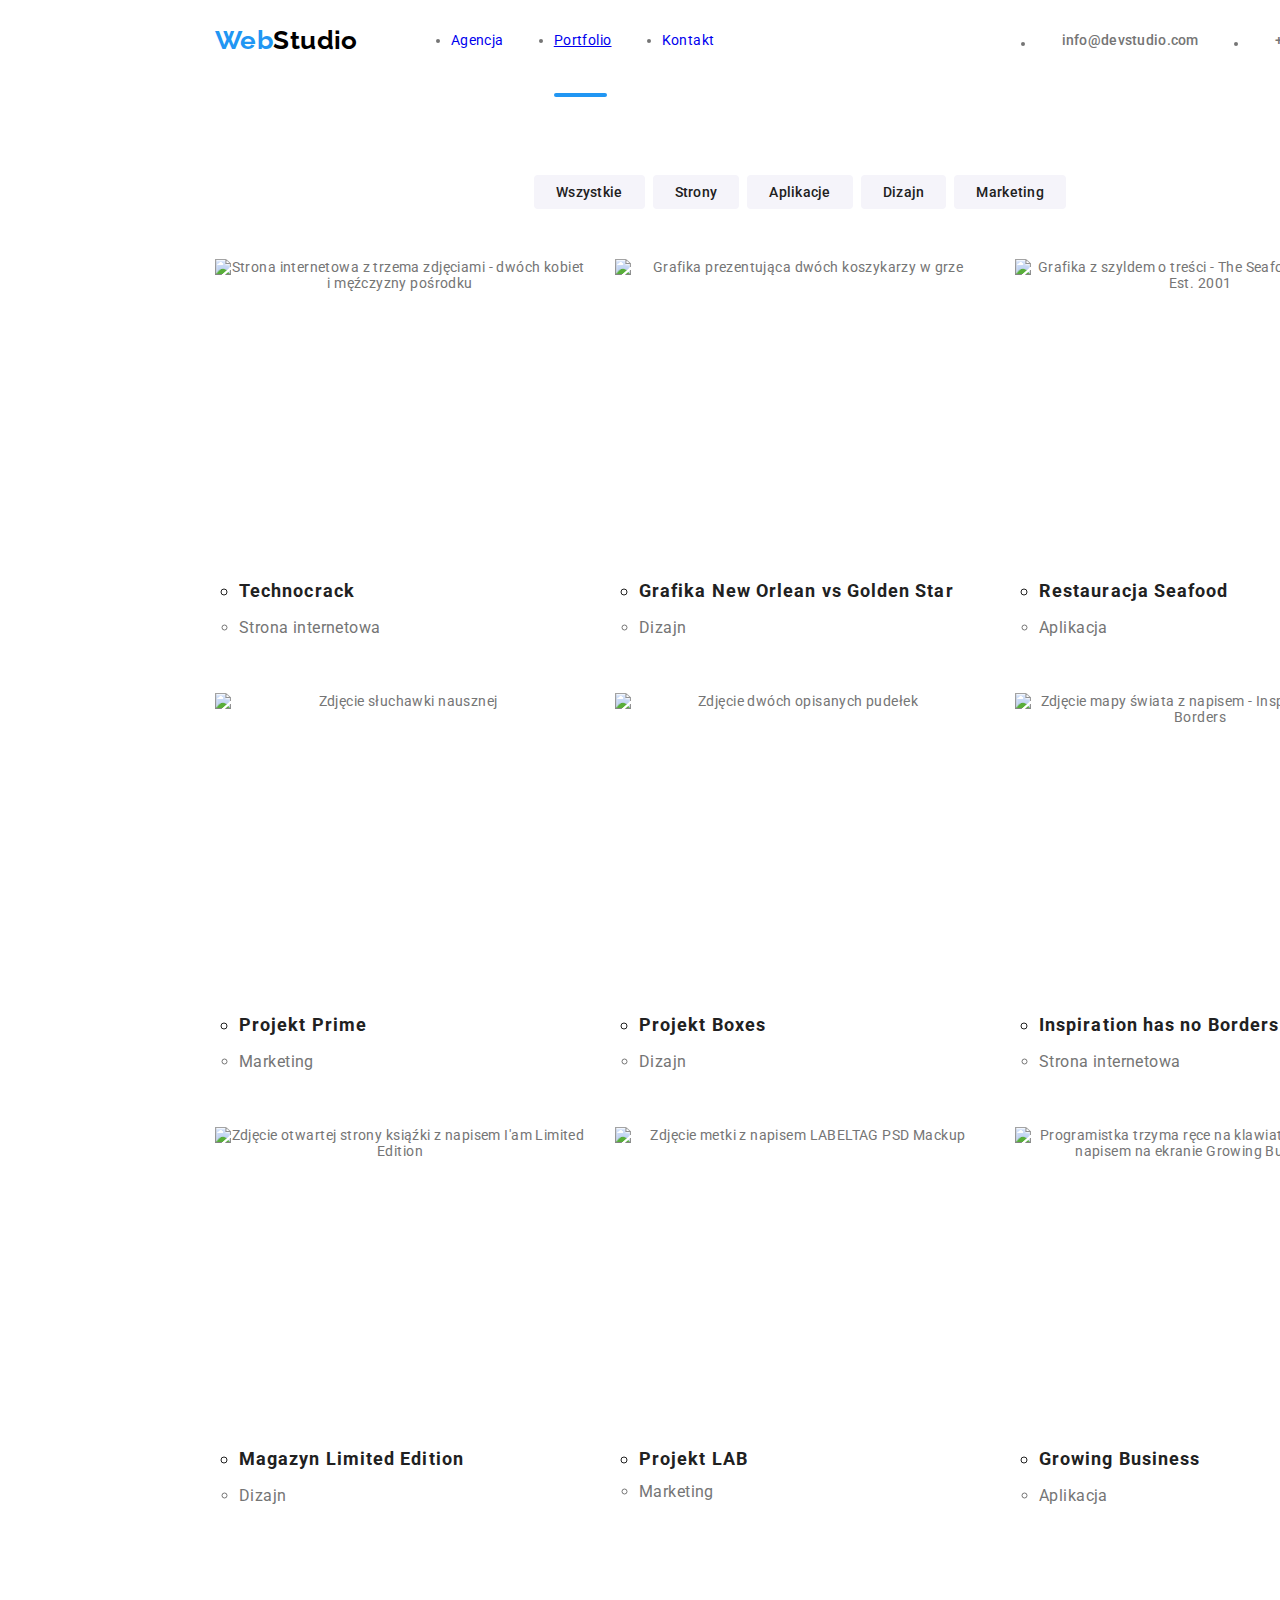
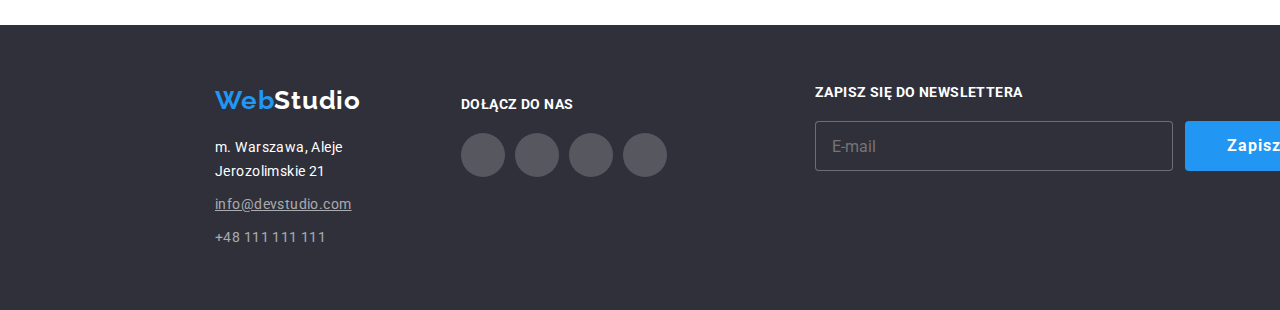
==== porfolio.html @ 2cd9408f "goit-markup-hw-08" ====
<!DOCTYPE html>
<html lang="pl-Pl">
  <head>
    <meta charset="UTF-8" />
    <meta http-equiv="X-UA-Compatible" content="IE=edge" />
    <meta name="viewport" content="width=device-width, initial-scale=1.0" />
    <link
      rel="stylesheet"
      href="https://cdnjs.cloudflare.com/ajax/libs/modern-normalize/1.1.0/modern-normalize.css"
      integrity="sha512-Y0MM+V6ymRKN2zStTqzQ227DWhhp4Mzdo6gnlRnuaNCbc+YN/ZH0sBCLTM4M0oSy9c9VKiCvd4Jk44aCLrNS5Q=="
      crossorigin="anonymous"
      referrerpolicy="no-referrer"
    />
    <link rel="stylesheet" href="css/styles.css" />
    <link rel="preconnect" href="https://fonts.googleapis.com" />
    <link rel="preconnect" href="https://fonts.gstatic.com" crossorigin />
    <link
      href="https://fonts.googleapis.com/css2?family=Raleway:wght@700&family=Roboto:wght@400;500;700;900&display=swap"
      rel="stylesheet"
    />
    <title>WebStudio-Portfolio</title>
  </head>
  <body>
    <header class="container menu-flex-container">
      <a href="./index.html" class="header-logo"
        ><span class="blue-text">Web</span
        ><span class="black-text">Studio</span>
      </a>
        <nav class="header-list">
          <ul class="nav-list">
            <li>
              <a
                class="header-list-item-link"
                href="./index.html"
                >Agencja</a
              >
            </li>
            <li>
              <a
                class="header-list-item-portfolio current-link"
                href="./portfolio.html"
                >Portfolio</a
              >
            </li>
            <li>
              <a
                class="header-list-item-link"
                href="./contact.html"
                >Kontakt</a
              >
            </li>
          </ul>
        </nav>
        <ul class="navigation-list">
          <li class="icons-contact">
            <a
              class="contact-link-style"
              href="mailto:info@devstudio.com"
            >
              <svg class="header-icon links icon contacts-icon">
                <use
                  href="images/icons.svg#icon-envelope"
                  width="16"
                  height="16"
                ></use>
              </svg>
              info@devstudio.com</a
            >
          </li>
          <li class="icons-contact">
            <a
              class="contact-link-style"
              href="tel:+48111111111"
            >
              <svg class="links icon contacts-icon">
                <use
                  href="images/icons.svg#icon-smartphone"
                  width="16"
                  height="16"
                ></use>
              </svg>
              +48 111 111 111</a
            >
          </li>
        </ul>
      </div>
    </header>
    <section class="section-portfolio">
      <div class="container">
        <ul class=" header-list button-style">
          <li>
            <button
              class="buttons-portfolio"
              type="button"
            >
              Wszystkie
            </button>
          </li>
          <li>
            <button
              class="buttons-portfolio"
              type="button"
            >
              Strony
            </button>
          </li>
          <li>
            <button
              class="buttons-portfolio"
              type="button"
            >
              Aplikacje
            </button>
          </li>
          <li>
            <button
              class="buttons-portfolio"
              type="button"
            >
              Dizajn
            </button>
          </li>
          <li>
            <button
              class="buttons-portfolio top-section-list"
              type="button"
            >
              Marketing
            </button>
          </li>
        </ul>
      </div>
    </section>
    <section class="top-section-portfolio">
      <div class="container">
        <ul class="portfolio-elements header-list">
          <li class="portfolio-element project-box">
            <div class="hidden-element-container">
              <img
                class="portfolio-photo"
                src="images/image2_1.jpg"
                alt="Strona internetowa z trzema zdjęciami - dwóch kobiet i męźczyzny pośrodku"
                width="370"
                height="294"
              />
              <div class="hidden-background">
                <p class="hidden-text">
                  Technocrack jest popularną platformą wykorzystywaną do
                  rozpowszechniania koronawirusa. Firmy wykorzystują tę
                  platformę do celów szpiegowskich i ataków na niezabezpieczone
                  serwery konkurencji
                </p>
              </div>
            </div>
            <ul
              class="portfolio-projects-describe description-category"
            >
              <li class="project-name">Technocrack</li>
              <li class="project-text">Strona internetowa</li>
            </ul>
          </li>
          <li class="portfolio-element project-box">
            <div class="hidden-element-container">
              <img
                class="portfolio-photo"
                src="images/image2_2.jpg"
                alt="Grafika prezentująca dwóch koszykarzy w grze"
                width="370"
                height="294"
              />
              <div class="hidden-background">
                <p class="hidden-text">
                  Technocrack jest popularną platformą wykorzystywaną do
                  rozpowszechniania koronawirusa. Firmy wykorzystują tę
                  platformę do celów szpiegowskich i ataków na niezabezpieczone
                  serwery konkurencji
                </p>
              </div>
            </div>
            <ul
              class="portfolio-projects-describe description-category"
            >
              <li class="project-name">
                Grafika New Orlean vs Golden Star
              </li>
              <li class="project-text">Dizajn</li>
            </ul>
          </li>
          <li class="portfolio-element project-box">
            <div class="hidden-element-container">
              <img
                class="portfolio-photo"
                src="images/image2_3.jpg"
                alt="Grafika z szyldem o treści - The Seafood Restaurant Est. 2001"
                width="370"
                height="294"
              />
              <div class="hidden-background">
                <p class="hidden-text">
                  Technocrack jest popularną platformą wykorzystywaną do
                  rozpowszechniania koronawirusa. Firmy wykorzystują tę
                  platformę do celów szpiegowskich i ataków na niezabezpieczone
                  serwery konkurencji
                </p>
              </div>
            </div>
            <ul
              class="portfolio-projects-describe description-category"
            >
              <li class="project-name">
                Restauracja Seafood
              </li>
              <li class="project-text">Aplikacja</li>
            </ul>
          </li>
          <li class="portfolio-element project-box">
            <div class="hidden-element-container">
              <img
                class="portfolio-photo"
                src="images/image2_4.jpg"
                alt="Zdjęcie słuchawki nausznej"
                width="370"
                height="294"
              />
              <div class="hidden-background">
                <p class="hidden-text">
                  Technocrack jest popularną platformą wykorzystywaną do
                  rozpowszechniania koronawirusa. Firmy wykorzystują tę
                  platformę do celów szpiegowskich i ataków na niezabezpieczone
                  serwery konkurencji
                </p>
              </div>
            </div>
            <ul
              class="portfolio-projects-describe description-category"
            >
              <li class="project-name">Projekt Prime</li>
              <li class="project-text">Marketing</li>
            </ul>
          </li>
          <li class="portfolio-element project-box">
            <div class="hidden-element-container">
              <img
                class="portfolio-photo"
                src="images/image2_5.jpg"
                alt="Zdjęcie dwóch opisanych pudełek"
                width="370"
                height="294"
              />
              <div class="hidden-background">
                <p class="hidden-text">
                  Technocrack jest popularną platformą wykorzystywaną do
                  rozpowszechniania koronawirusa. Firmy wykorzystują tę
                  platformę do celów szpiegowskich i ataków na niezabezpieczone
                  serwery konkurencji
                </p>
              </div>
            </div>
            <ul
              class="portfolio-projects-describe description-category"
            >
              <li class="project-name ">Projekt Boxes</li>
              <li class="project-text ">Dizajn</li>
            </ul>
          </li>
          <li class="portfolio-element project-box">
            <div class="hidden-element-container">
              <img
                class="portfolio-photo"
                src="images/image2_6.jpg"
                alt="Zdjęcie mapy świata z napisem - Inspiration has no Borders"
                width="370"
                height="294"
              />
              <div class="hidden-background">
                <p class="hidden-text">
                  Technocrack jest popularną platformą wykorzystywaną do
                  rozpowszechniania koronawirusa. Firmy wykorzystują tę
                  platformę do celów szpiegowskich i ataków na niezabezpieczone
                  serwery konkurencji
                </p>
              </div>
            </div>
            <ul
              class="portfolio-projects-describe description-category"
            >
              <li class="project-name">
                Inspiration has no Borders
              </li>
              <li class="project-text">Strona internetowa</li>
            </ul>
          </li>
          <li class="portfolio-element project-box">
            <div class="hidden-element-container">
              <img
                class="portfolio-photo"
                src="images/image2_7.jpg"
                alt="Zdjęcie otwartej strony ksiąźki z napisem I'am Limited Edition"
                width="370"
                height="294"
              />
              <div class="hidden-background">
                <p class="hidden-text">
                  Technocrack jest popularną platformą wykorzystywaną do
                  rozpowszechniania koronawirusa. Firmy wykorzystują tę
                  platformę do celów szpiegowskich i ataków na niezabezpieczone
                  serwery konkurencji
                </p>
              </div>
            </div>
            <ul
              class="portfolio-projects-describe description-category"
            >
              <li class="project-name ">
                Magazyn Limited Edition
              </li>
              <li class="project-text">Dizajn</li>
            </ul>
          </li>
          <li class="portfolio-element project-box">
            <div class="hidden-element-container">
              <img
                class="portfolio-photo"
                src="images/image2_8.jpg"
                alt="Zdjęcie metki z napisem LABELTAG PSD Mackup"
                width="370"
                height="294"
              />
              <div class="hidden-background">
                <p class="hidden-text">
                  Technocrack jest popularną platformą wykorzystywaną do
                  rozpowszechniania koronawirusa. Firmy wykorzystują tę
                  platformę do celów szpiegowskich i ataków na niezabezpieczone
                  serwery konkurencji
                </p>
              </div>
            </div>
            <ul
              class="description-category description-category"
            >
              <li class="project-name">Projekt LAB</li>
              <li class="project-text">Marketing</li>
            </ul>
          </li>
          <li class="portfolio-element project-box">
            <div class="hidden-element-container">
              <img
                class="portfolio-photo"
                src="images/image2_9.jpg"
                alt="Programistka trzyma ręce na klawiaturze laptopa z napisem na ekranie Growing Business"
                width="370"
                height="294"
              />
              <div class="hidden-background">
                <p class="hidden-text">
                  Technocrack jest popularną platformą wykorzystywaną do
                  rozpowszechniania koronawirusa. Firmy wykorzystują tę
                  platformę do celów szpiegowskich i ataków na niezabezpieczone
                  serwery konkurencji
                </p>
              </div>
            </div>
            <ul
              class="portfolio-projects-describe description-category"
            >
              <li class="project-name">Growing Business</li>
              <li class="project-text">Aplikacja</li>
            </ul>
          </li>
        </ul>
      </div>
    </section>
    <footer>
      <div class="container">
        <div>
          <a class="footer-logo" href="index.html"
            ><span class="blue-text">Web</span>Studio</a
          >
          <address class="footer-address">
            <span>m. Warszawa, Aleje Jerozolimskie 21</span>
            <a class="footer-address-mail" href="mailto:info@devstudio.com"
              >info@devstudio.com</a
            >
            <a class="footer-address-tel" href="tel:+48111111111"
              >+48 111 111 111</a
            >
          </address>
        </div>
        <div class="footer-flex">
          <span>DOŁĄCZ DO NAS</span>
          <ul class="footer-social-links">
            <li>
              <a href="" class="footer-icon">
                <svg width="44px" height="44px">
                  <use
                    width="20px"
                    height="20px"
                    x="12"
                    y="12"
                    href="./images/icons.svg#icon-instagram"
                  ></use>
                </svg>
              </a>
            </li>
            <li>
              <a href="" class="footer-icon">
                <svg width="44px" height="44px">
                  <use
                    width="20px"
                    height="20px"
                    x="12"
                    y="12"
                    href="./images/icons.svg#icon-twitter"
                  ></use>
                </svg>
              </a>
            </li>
            <li>
              <a href="" class="footer-icon">
                <svg width="44px" height="44px">
                  <use
                    width="20px"
                    height="20px"
                    x="12"
                    y="12"
                    href="./images/icons.svg#icon-facebook"
                  ></use>
                </svg>
              </a>
            </li>
            <li>
              <a href="" class="footer-icon">
                <svg width="44px" height="44px">
                  <use
                    width="20px"
                    height="20px"
                    x="12"
                    y="12"
                    href="./images/icons.svg#icon-linkedin"
                  ></use>
                </svg>
              </a>
            </li>
          </ul>
        </div>
        <div class="container-newsletter">
          <h4 class="newsletter-description">ZAPISZ SIĘ DO NEWSLETTERA</h4>
          <ul class="footer-list-newsletter">
              <li class="header-list">
                <form>
                <input type="email" name="email" class="newsletter-input" required
                  placeholder="E-mail"/>
              </li>
              <li class="header-list">
                <button type="submit" class="button-active-newsletter">
                  Zapisz się
                  <svg class="icon-footer-send" width="24px" height="24px">
                    <use href="./images/icons.svg#icon-button"></use>
                  </svg>
                </button>
              </li>
            </form>
          </ul>
        </div>
      </div>
    </footer>
  </body>
</html>
---- css/styles.css ----
body {
  font-family: "Roboto", "Raleway", sans-serif;
  color: #757575;
  font-size: 14px;
  letter-spacing: 0.03em;
  margin: 0;
  padding: 0;
  width: 1600px;
  margin: 0 auto;
}
a:hover {
  color: #2196f3;
}
.blue-text:hover,
.blue-text:focus {
  color: #2196f3;
  transition-duration: 250ms;
  transition-timing-function: cubic-bezier(0.4, 0, 0.2, 1);
}

.blue-text {
  color: #2196f3;
}

/* HEADER */

.menu {
  font-weight: 500;
  line-height: 1.143;
  letter-spacing: 0.02em;
  display: flex;
}
.menu-flex-container {
  flex-direction: row;
  display: flex;
  align-items: center;
  padding: 25px 15px;
}
* {
  margin: 0;
  padding: 0;
}
.header-logo {
  font-family: "Raleway", sans-serif;
  font-weight: 700;
  font-size: 26px;
  line-height: 1.174;
  color: #000;
  text-decoration: none;
}
.header-list {
  list-style: none;
  text-decoration: none;
}
.header-container {
  display: flex;
  gap: 93px;
  text-align: center;
}
.black-text {
  color: #000000;
}
.nav-list {
  display: flex;
  flex-direction: row;
  gap: 50px;
  padding-left: 93px;
}
.navigation-list {
  display: flex;
  gap: 50px;
  margin: 0 auto;
  padding: 0 0 0 320px;
}
.header-list {
  list-style: none;
}
.border-header {
  border-bottom: 1px solid #ececec;
}
.header-list-item-link:hover,
.header-list-item-link:focus {
  color: #2196f3;
  transition-duration: 250ms;
  transition-timing-function: cubic-bezier(0.4, 0, 0.2, 1);
}
.top-section-list:hover,
.top-section-list:focus {
  cursor: pointer;
  transition-duration: 250ms;
  transition-timing-function: cubic-bezier(0.4, 0, 0.2, 1);
}
.current-link {
  position: relative;
}
.current-link-portfolio {
  position: relative;
}
.current-link::after {
  content: "";
  position: absolute;
  width: 53px;
  border-bottom: #2196f3;
  border-top-left-radius: 2px;
  border-top-right-radius: 2px;
  border-bottom-left-radius: 2px;
  border-bottom-right-radius: 2px;
  height: 4px;
  background-color: #2196f3;
  margin-top: 45px;
  display: block;
}
.current-link-portfolio::after {
  content: "";
  position: absolute;
  width: 58px;
  border-bottom: #2196f3;
  border-top-left-radius: 2px;
  border-top-right-radius: 2px;
  border-bottom-left-radius: 2px;
  border-bottom-right-radius: 2px;
  height: 4px;
  background-color: #2196f3;
  margin-top: 45px;
  display: block;
}
.contacts-icon {
  fill: #757575;
  margin-right: 10px;
  list-style: none;
  text-decoration: none;
}

.header-list-item-link {
  text-decoration: none;
  display: flex;
}
.link-no-underline {
  text-decoration: none;
  list-style: none;
}
.link-style {
  color: #000;
  font-weight: 500;
  font-size: 14px;
  line-height: 1.172;
}
.link-active,
.links:hover,
.links:focus {
  color: #2196f3;
}
.contact-link-style {
  display: flex;
  align-items: center;
  justify-content: space-between;
  text-decoration: none;
  font-weight: 500;
  font-size: 14px;
  color: #757575;
  list-style: none;
  line-height: 1.15;
  letter-spacing: 0.02em;
}
.contact-link-style:hover .contacts-icon,
.contact-link-style:focus .contacts-icon {
  fill: #2196f3;
  transition-duration: 250ms;
  transition-timing-function: cubic-bezier(0.4, 0, 0.2, 1);
}

/* top-section */

.top-section-flex {
  display: flex;
  flex-direction: column;
  justify-content: center;
  align-items: center;
  text-align: center;
  gap: 30px;
  padding: 106px 0;
}
.background-image {
  margin: 0 auto;
  background-repeat: no-repeat;
  background-position: center;
  max-width: 1600px;
  height: 600px;
  background-size: cover;
  background-image: linear-gradient(
      0deg,
      rgba(47, 48, 58, 0.4) 0%,
      rgba(47, 48, 58, 0.4) 100%
    ),
    url("../images/background-image.jpg");
}

.top-section-text {
  color: #fff;
  font-weight: 900;
  font-size: 44px;
  line-height: 1.365;
  text-align: center;
  letter-spacing: 0.06em;
  text-transform: uppercase;
  margin-bottom: 30px;
}
.text {
  color: #212121;
}
.top-section button {
  font-family: "Roboto";
  letter-spacing: 0.06em;
  color: #fff;
  box-shadow: 0px 4px 4px rgba(0, 0, 0, 0.15);
  font-weight: 700;
  font-size: 16px;
  line-height: 1.875;
  display: flex;
  text-align: center;
  background-color: #2196f3;
  border: none;
  padding: 10px 41px 10px 42px;
  box-shadow: 0px 4px 4px rgba(0, 0, 0, 0.15);
  border-radius: 4px;
  cursor: pointer;
  margin: 0 auto;
}
.top-section-button:hover:hover,
.top-section-button:focus:focus {
  background-color: #f5f4fa;
  box-shadow: 0px 3px 1px #2196f31a, 0px 1px 2px #2196f314,
    0px 2px 2px #2196f31f;
  color: #212121;
  transition-duration: 250ms;
  transition-timing-function: cubic-bezier(0.4, 0, 0.2, 1);
}
.lorem-list {
  display: flex;
  flex-direction: row;
  justify-content: space-between;
  gap: 30px;
  margin: 0 auto;
  padding: 0;
}
.heading-lorem {
  font-weight: 700;
  line-height: 1.143;
  margin: 0;
  padding-bottom: 10px;
  padding-top: 10px;
}
.text-header {
  color: #212121;
  font-weight: 700;
  font-size: 14px;
  line-height: 1.143;
}
.text-paragraph {
  font-size: 14px;
  line-height: 1.72;
  margin: 0;
}
.activity {
  margin: 0;
}
.images-activity {
  display: flex;
  flex-direction: row;
  margin: 0 auto;
  gap: 30px;
  padding: 0;
  justify-content: space-between;
}
.john-doe-style {
  display: flex;
  padding: 0;
  gap: 30px;
  justify-content: space-between;
  margin: 0;
}
.john-box > figure {
  background-color: #fff;
  box-shadow: 0px 1px 3px rgba(0, 0, 0, 0.12), 0px 1px 1px rgba(0, 0, 0, 0.14),
    0px 2px 1px rgba(0, 0, 0, 0.2);
  border-radius: 0px 0px 4px 4px;
  text-align: center;
  margin: 0;
}
.section-activity {
  padding-top: 94px;
  padding-bottom: 94px;
}
.section-activity h2 {
  font-weight: 700;
  font-size: 36px;
  line-height: 1.17;
  text-align: center;
  letter-spacing: 0.03em;
  margin-top: 0;
  margin-bottom: 60px;
  color: #212121;
}
.section-activity ul {
  display: flex;
  justify-content: space-between;
  list-style: none;
  gap: 30px;
}
.section-activity li {
  position: relative;
}
.section-activity img {
  display: block;
}
.section-activity p {
  display: block;
  position: absolute;
  bottom: 0;
  left: 0;
  font-weight: 700;
  font-size: 14px;
  line-height: 1.14;
  text-align: center;
  letter-spacing: 0.03em;
  text-transform: uppercase;
  color: #ffffff;
  width: 370px;
  height: 70px;
  background: rgba(47, 48, 58, 0.8);
}

/* projects */

.name {
  font-size: 16px;
  font-weight: 500;
  margin: 0;
  padding-bottom: 10px;
}
.team-card-profession {
  color: #757575;
  font-size: 16px;
  line-height: 1.19;
}
.description-box {
  display: flex;
  flex-direction: column;
  padding: 30px 0;
}
.section {
  padding-bottom: 47px;
  padding-top: 47px;
}

.section-bottom {
  padding-top: 94px;
  padding-bottom: 94px;
}
.section-bottom h2 {
  font-weight: 700;
  font-size: 36px;
  line-height: 1.17;
  text-align: center;
  letter-spacing: 0.03em;
  margin-bottom: 50px;
  color: #212121;
}
.section-bottom ul {
  display: flex;
  justify-content: space-between;
  list-style: none;
  object-fit: contain;
}
.section-bottom figure {
  background: #fff;
  box-shadow: 0px 1px 3px #0000001f, 0px 1px 1px #00000024,
    0px 2px 1px #00000033;
  border-radius: 0px 0px 4px 4px;
  display: flex;
  flex-direction: column;
}
.section-bottom figcaption {
  padding: 30px 32px;
}
.section-bottom h4 {
  font-weight: 500;
  font-size: 16px;
  line-height: 1.19;
  text-align: center;
  letter-spacing: 0.03em;
  margin-bottom: 10px;
}
.section-bottom p {
  font-size: 16px;
  line-height: 1.19;
  text-align: center;
  letter-spacing: 0.03em;
  color: #757575;
}
.studio-section {
  padding-top: 94px;
  padding-bottom: 94px;
}
.studio-section h2 {
  font-weight: 700;
  font-size: 36px;
  line-height: 1.167;
  text-align: center;
  letter-spacing: 0.03em;
  margin-bottom: 50px;
  color: #212121;
}
.studio-section ul {
  display: flex;
  justify-content: space-between;
  align-items: center;
  list-style: none;
}
.studio-section {
  border-color: #757575;
}
.studio-section a {
  display: block;
  border: 1px solid #afb1b8;
  border-radius: 4px;
  padding: 17.71px 32px 14.25px;
}
.studio-section li:not(:last-child) {
  margin-right: 30px;
}
.studio-icon {
  fill: #afb1b8;
  border-color: #757575;
}
.studio-section a:hover,
.studio-section a:focus {
  border-color: #2196f3;
  cursor: pointer;
  transition-duration: 250ms;
  transition-timing-function: cubic-bezier(0.4, 0, 0.2, 1);
}

.studio-section a:hover .studio-icon,
.studio-section a:focus .studio-icon {
  fill: #2196f3;
  transition-duration: 250ms;
  transition-timing-function: cubic-bezier(0.4, 0, 0.2, 1);
}
.top-section-list {
  list-style: none;
}

/* section portfolio */

.project-border {
  border-left: 1px solid #eeeeee;
  border-right: 1px solid #eeeeee;
  border-bottom: 1px solid #eeeeee;
}

.block {
  display: block;
}
.section-portfolio {
  padding-top: 94px;
  padding-right: 94px;
  padding-bottom: 50px;
  padding-left: 94px;
  margin: 0;
}
.project-box {
  padding: 0;
  margin: 0;
}
.portfolio-elements {
  display: flex;
  flex-direction: row;
  flex-wrap: wrap;
  padding: 0;
  gap: 30px;
}
.portfolio-photo {
  display: flex;
  justify-content: center;
  align-items: center;
}
.portfolio-element {
  position: relative;
}
.hidden-element-container {
  display: flex;
  width: 100%;
  justify-content: center;
  align-items: center;
  position: relative;
  overflow: hidden;
}
.hidden-background {
  position: absolute;
  background: rgba(33, 150, 243, 0.9);
  width: 100%;
  height: 100%;
  max-height: 294px;
  font-size: 18px;
  transform: translateY(300px);
  transition: transform 250ms linear;
}
.hidden-text {
  justify-content: left;
  text-align: left;
  align-items: center;
  padding: 49px 45px 49px 24px;
  font-size: 18px;
  line-height: 1.56;
  color: #fff;
}
.portfolio-element:hover .hidden-background,
.portfolio-element:focus .hidden-background {
  transform: translateY(0px);
  transition-property: transform;
  transition-duration: 250ms;
}
.portfolio-projects-describe {
  border: #eeeeee;
  flex-basis: calc((100% - 60px) / 3);
}
.portfolio-element:hover,
.portfolio-element:focus {
  box-shadow: 0px 1px 1px rgba(0, 0, 0, 0.12), 0px 4px 4px rgba(0, 0, 0, 0.06),
    1px 4px 6px rgba(0, 0, 0, 0.16);
  cursor: pointer;
}
.project-name {
  color: #212121;
  font-weight: 700;
  font-size: 18px;
  line-height: 2;
  letter-spacing: 0.06em;
  text-align: left;
  justify-content: left;
  margin: 0;
}
.project-title {
  font-size: 18px;
  font-weight: 700;
  padding: 20px 24px 4px;
  text-align: left;
  justify-content: left;
  color: #212121;
}
.project-type {
  color: #757575;
  text-align: left;
  justify-content: left;
  padding: 0 24px 20px;
}
.project-text {
  color: #757575;
  font-size: 16px;
  line-height: 1.875;
  justify-content: left;
  text-align: left;
}

.container-portfolio {
  width: 100%;
  max-width: 1200px;
  margin: 0;
  flex-direction: row;
}
.portfolio-projects-describe {
  display: flex;
  flex-direction: column;
  gap: 4px;
}
.buttons-portfolio {
  font-family: "Roboto";
  background-color: #f5f4fa;
  border-radius: 4px;
  border: none;
  text-align: center;
  color: #212121;
  font-weight: 500;
  font-size: 14px;
  line-height: 1.625;
  padding: 6px 22px 6px 22px;
  letter-spacing: 0.02em;
  display: flex;
  justify-content: center;
  align-items: flex-start;
}
.buttons-portfolio {
  display: flex;
  justify-content: center;
  align-items: flex-start;
  list-style: none;
  gap: 8px;
}
.categories {
  font-size: 16px;
  line-height: 1.875;
}
.top-section-portfolio {
  display: flex;
  flex-direction: column;
  justify-content: center;
  align-items: center;
  text-align: center;
  gap: 30px;
  padding-bottom: 94px;
}

/* projects portfolio */

.button-style {
  display: flex;
  gap: 8px;
  justify-content: center;
  margin: 0;
}
.projects {
  list-style: none;
  display: flex;
  flex-wrap: wrap;
  gap: 30px;
  padding: 0;
  margin: 0;
}
.project-text {
  color: #757575;
  font-size: 16px;
  line-height: 1.875;
}
.project-box {
  padding: 0;
  margin: 0;
  width: 370px;
  background-color: #fff;
  margin: 0;
  transition: 250ms box-shadow cubic-bezier(0.4, 0, 0.2, 1);
}
.buttons-portfolio:hover,
.buttons-portfolio:focus {
  color: #fff;
  background-color: #2196f3;
  box-shadow: 0px 3px 1px #0000001a, 0px 1px 2px #00000014,
    0px 2px 2px #0000001f;
  transition-duration: 250ms;
  transition-timing-function: cubic-bezier(0.4, 0, 0.2, 1);
}
.project-box-cursor:hover,
.project-box-cursor:focus {
  cursor: pointer;
  transition-duration: 250ms;
  transition-timing-function: cubic-bezier(0.4, 0, 0.2, 1);
}
.project-border {
  border-left: 1px solid #eeeeee;
  border-right: 1px solid #eeeeee;
  border-bottom: 1px solid #eeeeee;
}

.project-box:hover .portfolio-label {
  transform: translateY(0);
}
.description-category {
  padding: 20px 24px;
}
.description-category > p {
  margin: 0;
}

/* footer  */

footer {
  background-color: #2f303a;
  padding-top: 60px;
  padding-bottom: 60px;
}
footer > div {
  display: flex;
  justify-content: flex-start;
  grid-gap: 70px;
}
.footer-logo {
  font-family: "Raleway", sans-serif;
  display: block;
  text-decoration: none;
  color: #fff;
  font-weight: 700;
  font-size: 26px;
  line-height: 1.193;
  margin-bottom: 20px;
  letter-spacing: 0.03em;
}
.footer-logo > span {
  color: #2196f3;
}
.footer-address {
  display: block;
  font-style: normal;
}
.footer-address > span {
  display: block;
  font-style: normal;
  font-size: 14px;
  line-height: 1.71;
  color: #fff;
  letter-spacing: 0.03em;
  text-decoration: none;
  margin-bottom: 9px;
}
.footer-address-mail {
  display: block;
  text-decoration: none;
  color: #ffffff99;
  font-size: 14px;
  line-height: 1.71;
  letter-spacing: 0.03em;
  text-decoration-line: underline;
  margin-bottom: 9px;
}
.footer-address-tel {
  display: block;
  text-decoration: none;
  color: #ffffff99;
  font-size: 14px;
  line-height: 1.71;
  letter-spacing: 0.03em;
}
.footer-address-mail:hover,
.footer-address-mail:focus {
  color: #2196f3;
  transition-duration: 250ms;
  transition-timing-function: cubic-bezier(0.4, 0, 0.2, 1);
}
.footer-address-tel:hover,
.footer-address-tel:focus {
  color: #2196f3;
  transition-duration: 250ms;
  transition-timing-function: cubic-bezier(0.4, 0, 0.2, 1);
}
.address {
  font-style: normal;
}
.address-text {
  color: #fff;
  font-size: 14px;
  line-height: 1.71;
}
.address-link {
  color: #ffffff99;
  font-size: 14px;
  line-height: 1.71;
}
.address-link-color:hover,
.address-link-color:focus {
  color: #2196f3;
  transition-duration: 250ms;
  transition-timing-function: cubic-bezier(0.4, 0, 0.2, 1);
}
.footer-icon {
  display: flex;
  justify-content: center;
  align-items: center;
  width: 44px;
  height: 44px;
  border-radius: 50%;
  fill: #fff;
  background-color: rgba(255, 255, 255, 0.1);
  transition-property: background-color;
  transition-duration: 250ms;
  transition-timing-function: cubic-bezier(0.4, 0, 0.2, 1);
}
.footer-icon:hover,
.footer-icon:focus {
  background-color: #2196f3;
}

/* all */

.img-label {
  display: block;
  font-size: 14px;
  left: 0;
  margin: 0;
  width: 100%;
  font-weight: 700;
  line-height: 1.14;
  text-align: center;
  text-transform: uppercase;
  padding-top: 27px;
  padding-bottom: 27px;
  color: #fff;
  letter-spacing: 0.03em;
  position: absolute;
  bottom: 0;
  left: 0;
  width: 370px;
  height: 70px;
}
.text-label {
  position: relative;
}
.container {
  width: 1200px;
  padding-left: 15px;
  padding-right: 15px;
  margin: 0 auto;
}
.w-text {
  color: #fff;
}
.contacts-icon {
  background-color: #fff;
  margin-right: 10px;
  width: 16px;
  height: 16px;
}
.icons-box {
  width: 270px;
  height: 120px;
  background: #f5f4fa;
  border-radius: 4px;
  margin-bottom: 30px;
  margin-top: 94px;
  display: flex;
  justify-content: center;
  align-items: center;
}
.icons-client-box {
  display: flex;
  gap: 30px;
}
.client-box {
  fill: #afb1b8;
  width: 170px;
  height: 92px;
  box-sizing: border-box;
  border: 1px solid #afb1b8;
  border-radius: 4px;
  margin-top: 30px;
  display: flex;
  justify-content: center;
  align-items: center;
}
.icon-client {
  width: 170px;
  height: 92px;
  fill: #afb1b8;
  transition-property: fill;
  transition-duration: 250ms;
  transition-timing-function: cubic-bezier(0.4, 0, 0.2, 1);
}
.client-box:hover,
.client-box:focus {
  border-color: #2196f3;
  transition-duration: 250ms;
  transition-timing-function: cubic-bezier(0.4, 0, 0.2, 1);
}

.icons-client-box > :nth-child(n) :hover,
.icons-client-box > :nth-child(n) :focus {
  fill: #2196f3;
  border: 1px solid #2196f3;
  border-radius: 4px;
  transition-duration: 250ms;
  transition-timing-function: cubic-bezier(0.4, 0, 0.2, 1);
}
.icon-flex-wrap {
  display: flex;
  flex-direction: row;
  flex-wrap: wrap;
  gap: 30px;
}
.background-section {
  background: #f5f4fa;
}
.links {
  text-decoration: none;
  font-size: 14px;
}
.not-dot {
  list-style: none;
}
.icon-social {
  display: flex;
  justify-content: center;
  gap: 10px;
}
.icon-social > :nth-child(n) {
  border: solid 0px;
  border-radius: 50%;
  height: 40px;
  width: 44px;
  fill: #757575;
  display: flex;
  justify-content: center;
  align-items: center;
}
.icon-social :hover,
.icon-social :focus {
  background-color: #2196f3;
  fill: #ffffff;
  cursor: pointer;
  transition-duration: 250ms;
  transition-timing-function: cubic-bezier(0.4, 0, 0.2, 1);
}
.icon-social-footer > :nth-child(n) {
  fill: #ffffff;
  background-color: #ffffff1a;
}
.social-icon {
  width: 20px;
  height: 20px;
}
.page-bottom,
.social-links-item {
  background-color: rgba(255, 255, 255, 0.1);
}
.social-links-item:hover,
.social-links-item:focus {
  background-color: #2196f3;
  transition-duration: 250ms;
  transition-timing-function: cubic-bezier(0.4, 0, 0.2, 1);
}
.social {
  margin-bottom: 20px;
  color: #fff;
  text-transform: uppercase;
}
.social-links {
  display: flex;
  justify-content: space-between;
  margin-top: 16px;
  grid-gap: 10px;
}
.social-links a {
  width: 44px;
  height: 44px;
  border-radius: 50%;
  fill: #afb1b8;
}
.social-links a:hover,
.social-links a:focus {
  fill: #fff;
  background-color: #2196f3;
  transition-duration: 250ms;
  transition-timing-function: cubic-bezier(0.4, 0, 0.2, 1);
}
.list-title {
  margin-bottom: 20px;
  color: #fff;
  text-transform: uppercase;
}
.footer-social {
  width: 206px;
  height: 80px;
}
.footer-flex {
  margin-top: 12px;
}
.footer-flex > span {
  display: block;
  font-weight: 700;
  font-size: 14px;
  line-height: 1.14;
  letter-spacing: 0.03em;
  text-transform: uppercase;
  color: #fff;
  margin-bottom: 20px;
}
.footer-social-links {
  display: flex;
  grid-gap: 10px;
  list-style: none;
}
.footer-social-links li {
  width: 44px;
  height: 44px;
  border-radius: 50%;
  background-color: #ffffff1a;
}
.footer-social-links svg {
  fill: #fff;
}
.footer-social-links li:hover,
.footer-social-links li:focus {
  background-color: #2196f3;
  transition-duration: 250ms;
  transition-timing-function: cubic-bezier(0.4, 0, 0.2, 1);
}

/* modal window */

.backdrop {
  position: fixed;
  display: flex;
  background-color: rgba(0, 0, 0, 0.2);
  left: 0;
  top: 0;
  right: 0;
  bottom: 0;
  width: 100%;
  height: 100%;
  opacity: 100%;
  transition: opacity 250ms cubic-bezier(0.4, 0, 0.2, 1),
    visibility 250ms cubic-bezier(0.4, 0, 0.2, 1);
}
.modal {
  position: relative;
  width: 528px;
  min-height: 581px;
  background-color: #fff;
  box-shadow: 0px 1px 3px rgba(0, 0, 0, 0.12), 0px 1px 1px rgba(0, 0, 0, 0.14),
    0px 2px 1px rgba(0, 0, 0, 0.2);
  border-radius: 4px;
  margin: auto;
  transition: transform 250ms cubic-bezier(0.4, 0, 0.2, 1);
}
.is-hidden {
  opacity: 0;
  visibility: hidden;
  pointer-events: none;
  transform: scale(0.1);
  transition: opacity 250ms linear, visibility 500ms linear;
}
.is-hidden .modal {
  transform: scale(0);
}
.close-btn {
  position: absolute;
  width: 30px;
  height: 30px;
  background-color: #fff;
  border: 1px solid rgba(0, 0, 0, 0.1);
  box-sizing: border-box;
  cursor: pointer;
  display: flex;
  border-radius: 50%;
  align-items: center;
  justify-content: center;
  top: 8px;
  right: 8px;
}
.close-btn:hover,
.close-btn:focus {
  transform: scale(1.25);
  background-color: #f5f4fa;
}
.label-modal {
  justify-content: flex-start;
  font-size: 12px;
  line-height: 0.857;
  letter-spacing: 0.01em;
  color: #757575;
  margin-bottom: 4px;
  transition-property: fill;
  transition-duration: 250ms;
  transition-timing-function: cubic-bezier(0.4, 0, 0.2, 1);
}
.input-modal {
  width: 100%;
  margin-bottom: 10px;
  padding-left: 42px;
  position: relative;
  height: 40px;
  border: 1px solid rgba(33, 33, 33, 0.2);
  border-radius: 4px;
  transition-property: border-color;
  transition-duration: 250ms;
  transition-timing-function: cubic-bezier(0.4, 0, 0.2, 1);
}
.icon-modal {
  position: absolute;
  fill: #212121;
  left: 55px;
  bottom: 35px;
  transition-duration: 250ms;
  transition-timing-function: cubic-bezier(0.4, 0, 0.2, 1);
  transition-property: fill;
  transform: translateY(50%);
  z-index: 2;
}
.flex-row {
  flex-direction: row;
  display: flex;
  align-items: baseline;
}
.label-modal:hover,
.label-modal:focus-within,
.input-modal:hover,
.input-modal:focus-within,
.modal-textarea:focus-within,
.modal-textarea:hover {
  border-color: #2196f3;
  fill: #2196f3;
  outline-color: #2196f3;
}
.modal-description {
  margin-bottom: 4px;
}
.modal-name {
  margin-bottom: 4px;
}
.label-name {
  top: 105px;
}
.label-telephone {
  top: 165px;
}
.label-email {
  top: 225px;
}
.modal-textarea {
  height: 120px;
  width: 100%;
  margin-bottom: 10px;
  padding: 12px 16px;
  height: 120px;
  border: 1px solid rgba(33, 33, 33, 0.2);
  border-radius: 4px;
  resize: none;
  transition-property: border-color;
  transition-duration: 250ms;
  transition-timing-function: cubic-bezier(0.4, 0, 0.2, 1);
}
.label-terms {
  position: relative;
  font-weight: 400;
  display: flex;
  font-size: 14px;
  line-height: 24px;
  letter-spacing: 0.03em;
  color: #757575;
  line-height: 1.17;
  align-items: center;
  cursor: pointer;
  margin-top: 20px;
  margin-bottom: 20px;
  margin-left: 25px;
}
.terms {
  margin-left: 7px;
  font-size: 14px;
  line-height: 1.71;
  letter-spacing: 0.03em;
  color: #757575;
}
.terms:hover,
.terms:focus {
  cursor: pointer;
}
.terms-link {
  font-size: 14px;
  line-height: 1.71;
  letter-spacing: 0.03em;
  display: block;
  margin: 0 4px;
  cursor: pointer;
  text-decoration: underline;
  color: #2196f3;
}
.checkbox {
  display: inline-block;
  background-repeat: no-repeat;
  background-position: 50% 50%;
  width: 16px;
  height: 15px;
  border: 2px solid #212121;
  border-radius: 2px;
  position: relative;
  transition-duration: 250ms;
  transition-timing-function: cubic-bezier(0.4, 0, 0.2, 1);
  transition-property: background-color, background-image;
  margin-right: 8px;
  cursor: pointer;
}
.checkbox-hidden {
  -moz-appearance: none;
  -webkit-apperance: none;
  appearance: none;
}
.checkbox:checked {
  background-image: url(../images/checkbox.jpg);
  border: none;
  background-color: #2196f3;
}
.form-button {
  width: 200px;
  height: 50px;
  margin-left: 164px;
}
.button-active-portfolio {
  background-color: #2196f3;
  font-family: "Roboto", sans-serif;
  color: #fff;
  cursor: pointer;
  font-weight: 700;
  font-size: 16px;
  line-height: 1.88;
  letter-spacing: 0.06em;
  border-style: none;
  display: block;
  box-shadow: 0px 4px 4px rgba(0, 0, 0, 0.15);
  border-radius: 4px;
  transition-property: color, background-color, box-shadow;
  transition-duration: 250ms;
  transition-timing-function: cubic-bezier(0.4, 0, 0.2, 1);
}
.subscribe {
  height: 50px;
  margin-left: 12px;
  display: flex;
  align-items: center;
  justify-content: center;
}
.subscribe-icon {
  margin-left: 24px;
}
.newsletter {
  margin-top: 20px;
  display: flex;
  flex-direction: row;
  align-items: flex-start;
  justify-content: center;
}
.container-newsletter {
  margin-left: 78px;
}
.button-active-newsletter {
  font-family: "Roboto";
  background-color: #2196f3;
  border-radius: 4px;
  cursor: pointer;
  color: #ffffff;
  width: 200px;
  height: 50px;
  font-weight: 700;
  font-size: 16px;
  line-height: 1.88;
  letter-spacing: 0.06em;
  border-style: none;
  display: flex;
  padding-left: 42px;
  align-items: center;
  text-align: center;
  transition-property: color, background-color, box-shadow;
  transition-duration: 250ms;
  transition-timing-function: cubic-bezier(0.4, 0, 0.2, 1);
}
.newsletter-container {
  display: flex;
  flex-direction: column;
  align-items: flex-start;
}
.newsletter-description {
  color: #ffffff;
  font-weight: 700;
  font-size: 14px;
  line-height: 1.14;
  letter-spacing: 0.03em;
  margin-bottom: 20px;
}
.footer-list-newsletter {
  display: flex;
  gap: 12px;
}
.newsletter-input {
  color: #ffffff99;
  background-color: #2f303a;
  width: 358px;
  height: 50px;
  padding-left: 16px;
  font-weight: 400;
  font-size: 16px;
  line-height: 20px;
  align-items: center;
  border: 1px solid rgba(255, 255, 255, 0.3);
  border-radius: 4px;
  outline: none;
  transition-duration: 250ms;
  transition-timing-function: cubic-bezier(0.4, 0, 0.2, 1);
  transition-property: border;
}
.newsletter-input:hover,
.newsletter-input:focus {
  border: 1px solid #2196f3;
  filter: drop-shadow(0px 4px 4px rgba(0, 0, 0, 0.15));
  border-radius: 4px;
}
.icon-footer {
  fill: #ffffff;
}
.icon-footer-send {
  fill: #ffffff;
  margin-left: 24px;
}
.form-modal {
  display: flex;
  flex-direction: column;
  align-items: center;
  justify-content: center;
}
.form-header {
  margin: 41px auto 11px;
  font-size: 20px;
  font-weight: 700;
  line-height: 23px;
  text-align: center;
  letter-spacing: 0.03em;
  color: #212121;
}
.modal-container {
  width: 448px;
  margin: 11px auto 20px;
}
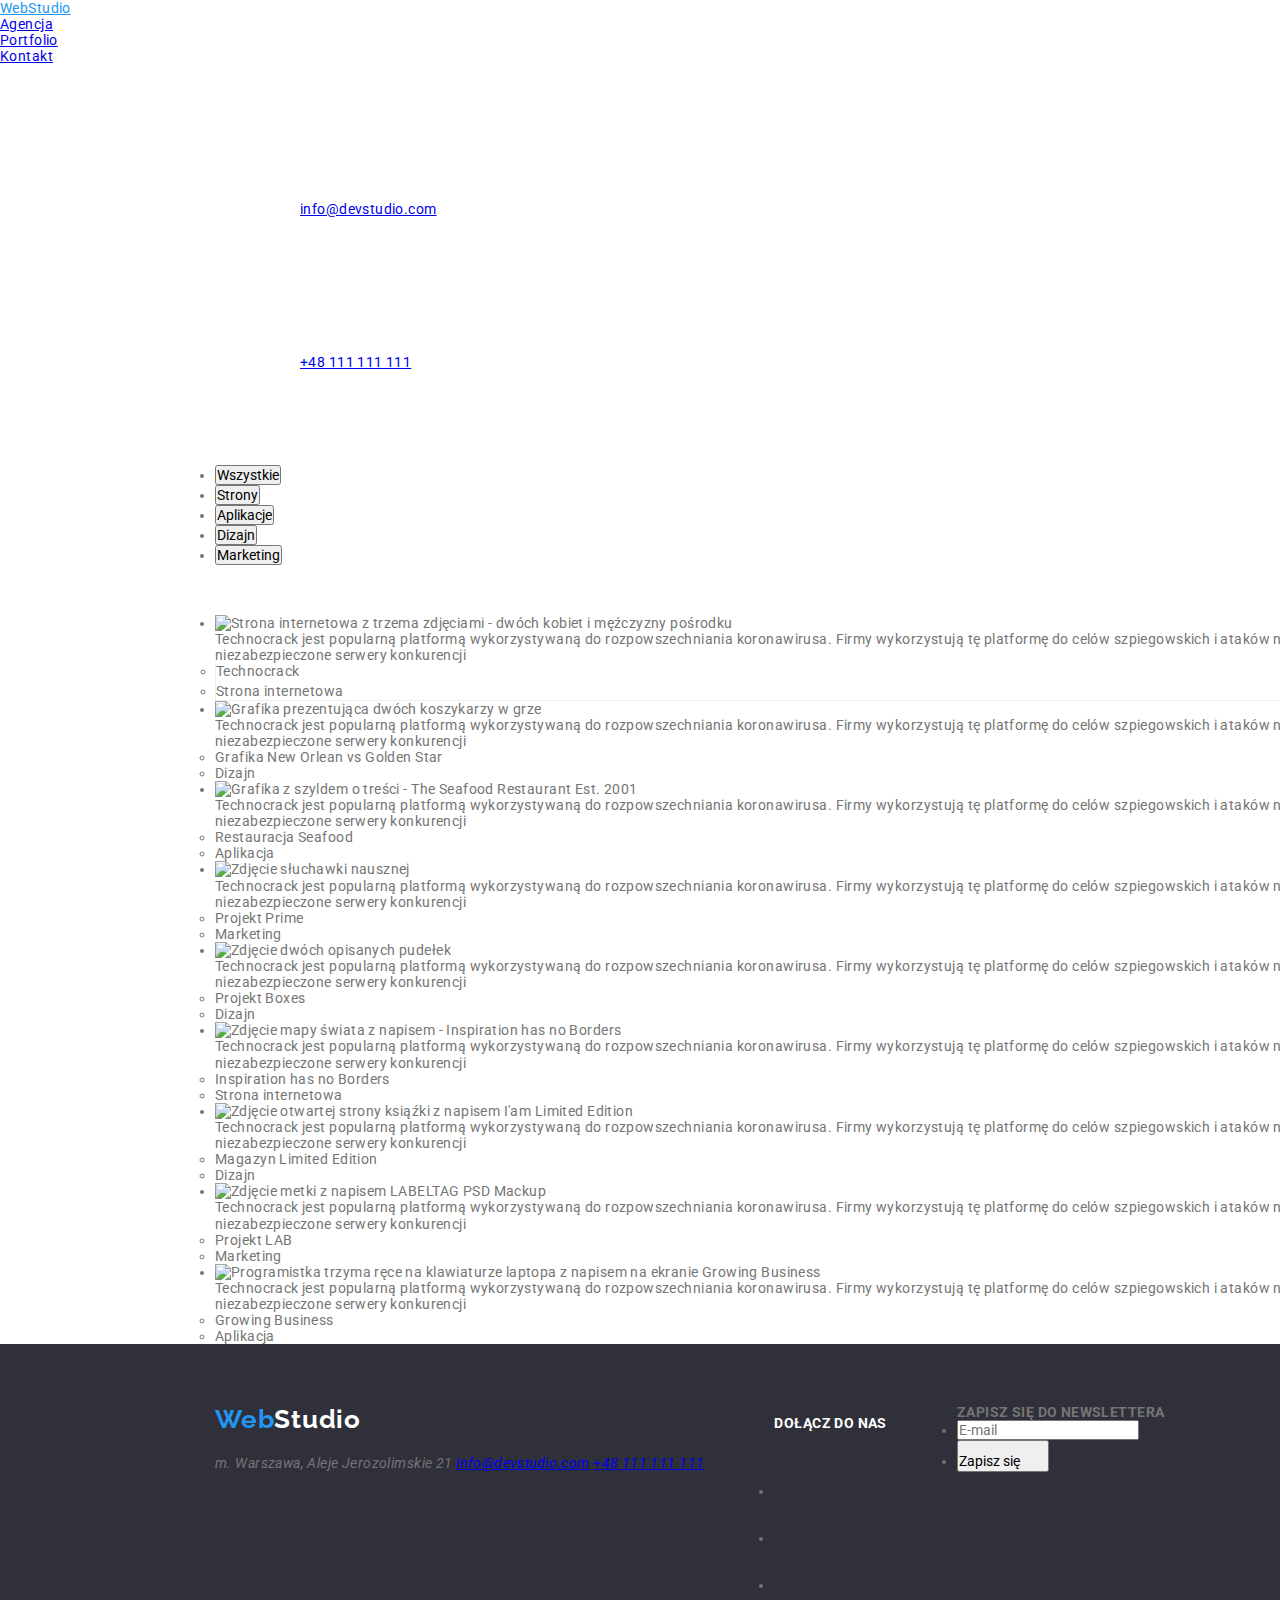
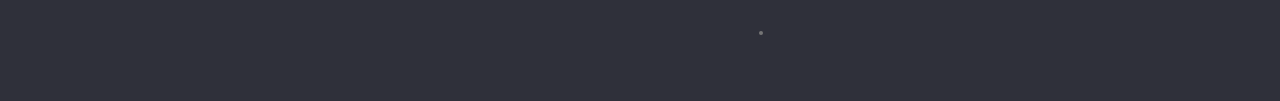
==== commit 64b99f60: "goit-markup-hw-08" ====
--- a/porfolio.html
+++ b/porfolio.html
@@ -9,96 +9,64 @@
       href="https://cdnjs.cloudflare.com/ajax/libs/modern-normalize/1.1.0/modern-normalize.css"
       integrity="sha512-Y0MM+V6ymRKN2zStTqzQ227DWhhp4Mzdo6gnlRnuaNCbc+YN/ZH0sBCLTM4M0oSy9c9VKiCvd4Jk44aCLrNS5Q=="
       crossorigin="anonymous"
-      referrerpolicy="no-referrer"
-    />
+      referrerpolicy="no-referrer"/>
     <link rel="stylesheet" href="css/styles.css" />
     <link rel="preconnect" href="https://fonts.googleapis.com" />
     <link rel="preconnect" href="https://fonts.gstatic.com" crossorigin />
     <link
       href="https://fonts.googleapis.com/css2?family=Raleway:wght@700&family=Roboto:wght@400;500;700;900&display=swap"
-      rel="stylesheet"
-    />
+      rel="stylesheet"/>
     <title>WebStudio-Portfolio</title>
   </head>
   <body>
-    <header class="container menu-flex-container">
-      <a href="./index.html" class="header-logo"
-        ><span class="blue-text">Web</span
-        ><span class="black-text">Studio</span>
-      </a>
+    <header class="header">
+        <a href="./index.html" class="logo"
+          ><span class="logo__blue-text">Web</span
+          ><span class="logo__black-text">Studio</span>
+        </a>
         <nav class="header-list">
-          <ul class="nav-list">
-            <li>
-              <a
-                class="header-list-item-link"
-                href="./index.html"
-                >Agencja</a
-              >
-            </li>
-            <li>
-              <a
-                class="header-list-item-portfolio current-link"
-                href="./portfolio.html"
-                >Portfolio</a
-              >
-            </li>
-            <li>
-              <a
-                class="header-list-item-link"
-                href="./contact.html"
-                >Kontakt</a
-              >
-            </li>
-          </ul>
-        </nav>
-        <ul class="navigation-list">
-          <li class="icons-contact">
-            <a
-              class="contact-link-style"
-              href="mailto:info@devstudio.com"
-            >
-              <svg class="header-icon links icon contacts-icon">
-                <use
-                  href="images/icons.svg#icon-envelope"
-                  width="16"
-                  height="16"
-                ></use>
-              </svg>
-              info@devstudio.com</a
-            >
-          </li>
-          <li class="icons-contact">
-            <a
-              class="contact-link-style"
-              href="tel:+48111111111"
-            >
-              <svg class="links icon contacts-icon">
-                <use
-                  href="images/icons.svg#icon-smartphone"
-                  width="16"
-                  height="16"
-                ></use>
-              </svg>
-              +48 111 111 111</a
-            >
+          <ul class="navigation">
+          <li>
+            <a href="./index.html" class="navigation__button">Agencja</a>
+          </li>
+          <li>
+            <a class="navigation__portfolio-button navigation__current-link-portfolio"
+              href="./portfolio.html">Portfolio</a>
+          </li>
+          <li>
+            <a class="navigation__button" href="./contact.html">Kontakt</a>
           </li>
         </ul>
-      </div>
-    </header>
+      </nav>
+      <ul class="contact">
+        <li>
+          <a class="contact__link-header"
+            href="mailto:info@devstudio.com">
+              <svg class="contact__link--header-icon contact__link--links contact__link--icon contact__link--icons">
+                <use href="images/icons.svg#icon-envelope" width="16" height="16"></use>
+              </svg>info@devstudio.com</a>
+        </li>
+        <li>
+          <a class="contact__link-header" href="tel:+48111111111">
+            <svg class="contact__link--icons contact__link--icon contact__link--links">
+              <use href="images/icons.svg#icon-smartphone" width="16" height="16"></use>
+            </svg>+48 111 111 111</a>
+          </li>
+        </ul>
+      </header>
     <section class="section-portfolio">
       <div class="container">
-        <ul class=" header-list button-style">
+        <ul class="section-portfolio__header-list section-portfolio__button-style">
           <li>
             <button
-              class="buttons-portfolio"
-              type="button"
-            >
+              class="section-portfolio__buttons"
+              type="button">
               Wszystkie
             </button>
           </li>
           <li>
             <button
-              class="buttons-portfolio"
+              class="section-portfolio__buttons"
               type="button"
             >
               Strony
@@ -106,7 +74,7 @@
           </li>
           <li>
             <button
-              class="buttons-portfolio"
+              class="section-portfolio__buttons"
               type="button"
             >
               Aplikacje
@@ -114,7 +82,7 @@
           </li>
           <li>
             <button
-              class="buttons-portfolio"
+              class="section-portfolio__buttons"
               type="button"
             >
               Dizajn
@@ -122,7 +90,7 @@
           </li>
           <li>
             <button
-              class="buttons-portfolio top-section-list"
+              class="section-portfolio__buttons"
               type="button"
             >
               Marketing
@@ -131,240 +99,240 @@
         </ul>
       </div>
     </section>
-    <section class="top-section-portfolio">
+    <section class="portfolio">
       <div class="container">
-        <ul class="portfolio-elements header-list">
-          <li class="portfolio-element project-box">
-            <div class="hidden-element-container">
-              <img
-                class="portfolio-photo"
+        <ul class="portfolio__elements portfolio__header-list">
+          <li class="portfolio__element portfolio__projects">
+            <div class="portfolio__hidden-elements">
+              <img
+                class="portfolio__photo"
                 src="images/image2_1.jpg"
                 alt="Strona internetowa z trzema zdjęciami - dwóch kobiet i męźczyzny pośrodku"
                 width="370"
                 height="294"
               />
-              <div class="hidden-background">
-                <p class="hidden-text">
-                  Technocrack jest popularną platformą wykorzystywaną do
-                  rozpowszechniania koronawirusa. Firmy wykorzystują tę
-                  platformę do celów szpiegowskich i ataków na niezabezpieczone
-                  serwery konkurencji
-                </p>
-              </div>
-            </div>
-            <ul
-              class="portfolio-projects-describe description-category"
-            >
-              <li class="project-name">Technocrack</li>
-              <li class="project-text">Strona internetowa</li>
-            </ul>
-          </li>
-          <li class="portfolio-element project-box">
-            <div class="hidden-element-container">
-              <img
-                class="portfolio-photo"
+              <div class="portfolio__hidden-background">
+                <p class="portfolio__hidden-text">
+                  Technocrack jest popularną platformą wykorzystywaną do
+                  rozpowszechniania koronawirusa. Firmy wykorzystują tę
+                  platformę do celów szpiegowskich i ataków na niezabezpieczone
+                  serwery konkurencji
+                </p>
+              </div>
+            </div>
+            <ul
+              class="portfolio-projects-describe portfolio__project-border portfolio__description"
+            >
+              <li class="portfolio__project-name">Technocrack</li>
+              <li class="portfolio__project-text">Strona internetowa</li>
+            </ul>
+          </li>
+          <li class="portfolio__element portfolio__projects">
+            <div class="portfolio__hidden-elements">
+              <img
+                class="portfolio__photo"
                 src="images/image2_2.jpg"
                 alt="Grafika prezentująca dwóch koszykarzy w grze"
                 width="370"
                 height="294"
               />
-              <div class="hidden-background">
-                <p class="hidden-text">
-                  Technocrack jest popularną platformą wykorzystywaną do
-                  rozpowszechniania koronawirusa. Firmy wykorzystują tę
-                  platformę do celów szpiegowskich i ataków na niezabezpieczone
-                  serwery konkurencji
-                </p>
-              </div>
-            </div>
-            <ul
-              class="portfolio-projects-describe description-category"
-            >
-              <li class="project-name">
+              <div class="portfolio__hidden-background">
+                <p class="portfolio__hidden-text">
+                  Technocrack jest popularną platformą wykorzystywaną do
+                  rozpowszechniania koronawirusa. Firmy wykorzystują tę
+                  platformę do celów szpiegowskich i ataków na niezabezpieczone
+                  serwery konkurencji
+                </p>
+              </div>
+            </div>
+            <ul
+              class="portfolio__projects-describe portfolio__project-border portfolio__description"
+            >
+              <li class="portfolio__project-name">
                 Grafika New Orlean vs Golden Star
               </li>
-              <li class="project-text">Dizajn</li>
-            </ul>
-          </li>
-          <li class="portfolio-element project-box">
-            <div class="hidden-element-container">
-              <img
-                class="portfolio-photo"
+              <li class="portfolio__project-text">Dizajn</li>
+            </ul>
+          </li>
+          <li class="portfolio__element portfolio__projects">
+            <div class="portfolio__hidden-elements">
+              <img
+                class="portfolio__photo"
                 src="images/image2_3.jpg"
                 alt="Grafika z szyldem o treści - The Seafood Restaurant Est. 2001"
                 width="370"
                 height="294"
               />
-              <div class="hidden-background">
-                <p class="hidden-text">
-                  Technocrack jest popularną platformą wykorzystywaną do
-                  rozpowszechniania koronawirusa. Firmy wykorzystują tę
-                  platformę do celów szpiegowskich i ataków na niezabezpieczone
-                  serwery konkurencji
-                </p>
-              </div>
-            </div>
-            <ul
-              class="portfolio-projects-describe description-category"
-            >
-              <li class="project-name">
+              <div class="portfolio__hidden-background">
+                <p class="portfolio__hidden-text">
+                  Technocrack jest popularną platformą wykorzystywaną do
+                  rozpowszechniania koronawirusa. Firmy wykorzystują tę
+                  platformę do celów szpiegowskich i ataków na niezabezpieczone
+                  serwery konkurencji
+                </p>
+              </div>
+            </div>
+            <ul
+              class="portfolio__projects-describe portfolio__project-border portfolio__description"
+            >
+              <li class="portfolio__project-name">
                 Restauracja Seafood
               </li>
-              <li class="project-text">Aplikacja</li>
-            </ul>
-          </li>
-          <li class="portfolio-element project-box">
-            <div class="hidden-element-container">
-              <img
-                class="portfolio-photo"
+              <li class="portfolio__project-text">Aplikacja</li>
+            </ul>
+          </li>
+          <li class="portfolio__element portfolio__projects">
+            <div class="portfolio__hidden-elements">
+              <img
+                class="portfolio__photo"
                 src="images/image2_4.jpg"
                 alt="Zdjęcie słuchawki nausznej"
                 width="370"
                 height="294"
               />
-              <div class="hidden-background">
-                <p class="hidden-text">
-                  Technocrack jest popularną platformą wykorzystywaną do
-                  rozpowszechniania koronawirusa. Firmy wykorzystują tę
-                  platformę do celów szpiegowskich i ataków na niezabezpieczone
-                  serwery konkurencji
-                </p>
-              </div>
-            </div>
-            <ul
-              class="portfolio-projects-describe description-category"
-            >
-              <li class="project-name">Projekt Prime</li>
-              <li class="project-text">Marketing</li>
-            </ul>
-          </li>
-          <li class="portfolio-element project-box">
-            <div class="hidden-element-container">
-              <img
-                class="portfolio-photo"
+              <div class="portfolio__hidden-background">
+                <p class="portfolio__hidden-text">
+                  Technocrack jest popularną platformą wykorzystywaną do
+                  rozpowszechniania koronawirusa. Firmy wykorzystują tę
+                  platformę do celów szpiegowskich i ataków na niezabezpieczone
+                  serwery konkurencji
+                </p>
+              </div>
+            </div>
+            <ul
+              class="portfolio__projects-describe portfolio__project-border portfolio__description"
+            >
+              <li class="portfolio__project-name">Projekt Prime</li>
+              <li class="portfolio__project-text">Marketing</li>
+            </ul>
+          </li>
+          <li class="portfolio__element portfolio__projects">
+            <div class="portfolio__hidden-elements">
+              <img
+                class="portfolio__photo"
                 src="images/image2_5.jpg"
                 alt="Zdjęcie dwóch opisanych pudełek"
                 width="370"
                 height="294"
               />
-              <div class="hidden-background">
-                <p class="hidden-text">
-                  Technocrack jest popularną platformą wykorzystywaną do
-                  rozpowszechniania koronawirusa. Firmy wykorzystują tę
-                  platformę do celów szpiegowskich i ataków na niezabezpieczone
-                  serwery konkurencji
-                </p>
-              </div>
-            </div>
-            <ul
-              class="portfolio-projects-describe description-category"
-            >
-              <li class="project-name ">Projekt Boxes</li>
-              <li class="project-text ">Dizajn</li>
-            </ul>
-          </li>
-          <li class="portfolio-element project-box">
-            <div class="hidden-element-container">
-              <img
-                class="portfolio-photo"
+              <div class="portfolio__hidden-background">
+                <p class="portfolio__hidden-text">
+                  Technocrack jest popularną platformą wykorzystywaną do
+                  rozpowszechniania koronawirusa. Firmy wykorzystują tę
+                  platformę do celów szpiegowskich i ataków na niezabezpieczone
+                  serwery konkurencji
+                </p>
+              </div>
+            </div>
+            <ul
+              class="portfolio__projects-describe portfolio__project-border portfolio__description"
+            >
+              <li class="portfolio__project-name">Projekt Boxes</li>
+              <li class="portfolio__project-text">Dizajn</li>
+            </ul>
+          </li>
+          <li class="portfolio__element portfolio__projects">
+            <div class="portfolio__hidden-elements">
+              <img
+                class="portfolio__photo"
                 src="images/image2_6.jpg"
                 alt="Zdjęcie mapy świata z napisem - Inspiration has no Borders"
                 width="370"
                 height="294"
               />
-              <div class="hidden-background">
-                <p class="hidden-text">
-                  Technocrack jest popularną platformą wykorzystywaną do
-                  rozpowszechniania koronawirusa. Firmy wykorzystują tę
-                  platformę do celów szpiegowskich i ataków na niezabezpieczone
-                  serwery konkurencji
-                </p>
-              </div>
-            </div>
-            <ul
-              class="portfolio-projects-describe description-category"
-            >
-              <li class="project-name">
+              <div class="portfolio__hidden-background">
+                <p class="portfolio__hidden-text">
+                  Technocrack jest popularną platformą wykorzystywaną do
+                  rozpowszechniania koronawirusa. Firmy wykorzystują tę
+                  platformę do celów szpiegowskich i ataków na niezabezpieczone
+                  serwery konkurencji
+                </p>
+              </div>
+            </div>
+            <ul
+              class="portfolio__projects-describe portfolio__project-border portfolio__description"
+            >
+              <li class="portfolio__project-name">
                 Inspiration has no Borders
               </li>
-              <li class="project-text">Strona internetowa</li>
-            </ul>
-          </li>
-          <li class="portfolio-element project-box">
-            <div class="hidden-element-container">
-              <img
-                class="portfolio-photo"
+              <li class="portfolio__project-text">Strona internetowa</li>
+            </ul>
+          </li>
+          <li class="portfolio__element portfolio__projects">
+            <div class="portfolio__hidden-elements">
+              <img
+                class="portfolio__photo"
                 src="images/image2_7.jpg"
                 alt="Zdjęcie otwartej strony ksiąźki z napisem I'am Limited Edition"
                 width="370"
                 height="294"
               />
-              <div class="hidden-background">
-                <p class="hidden-text">
-                  Technocrack jest popularną platformą wykorzystywaną do
-                  rozpowszechniania koronawirusa. Firmy wykorzystują tę
-                  platformę do celów szpiegowskich i ataków na niezabezpieczone
-                  serwery konkurencji
-                </p>
-              </div>
-            </div>
-            <ul
-              class="portfolio-projects-describe description-category"
-            >
-              <li class="project-name ">
+              <div class="portfolio__hidden-background">
+                <p class="portfolio__hidden-text">
+                  Technocrack jest popularną platformą wykorzystywaną do
+                  rozpowszechniania koronawirusa. Firmy wykorzystują tę
+                  platformę do celów szpiegowskich i ataków na niezabezpieczone
+                  serwery konkurencji
+                </p>
+              </div>
+            </div>
+            <ul
+              class="portfolio__projects-describe portfolio__project-border portfolio__description"
+            >
+              <li class="portfolio__project-name">
                 Magazyn Limited Edition
               </li>
-              <li class="project-text">Dizajn</li>
-            </ul>
-          </li>
-          <li class="portfolio-element project-box">
-            <div class="hidden-element-container">
-              <img
-                class="portfolio-photo"
+              <li class="portfolio__project-text">Dizajn</li>
+            </ul>
+          </li>
+          <li class="portfolio__element portfolio__projects">
+            <div class="portfolio__hidden-elements">
+              <img
+                class="portfolio__photo"
                 src="images/image2_8.jpg"
                 alt="Zdjęcie metki z napisem LABELTAG PSD Mackup"
                 width="370"
                 height="294"
               />
-              <div class="hidden-background">
-                <p class="hidden-text">
-                  Technocrack jest popularną platformą wykorzystywaną do
-                  rozpowszechniania koronawirusa. Firmy wykorzystują tę
-                  platformę do celów szpiegowskich i ataków na niezabezpieczone
-                  serwery konkurencji
-                </p>
-              </div>
-            </div>
-            <ul
-              class="description-category description-category"
-            >
-              <li class="project-name">Projekt LAB</li>
-              <li class="project-text">Marketing</li>
-            </ul>
-          </li>
-          <li class="portfolio-element project-box">
-            <div class="hidden-element-container">
-              <img
-                class="portfolio-photo"
+              <div class="portfolio__hidden-background">
+                <p class="portfolio__hidden-text">
+                  Technocrack jest popularną platformą wykorzystywaną do
+                  rozpowszechniania koronawirusa. Firmy wykorzystują tę
+                  platformę do celów szpiegowskich i ataków na niezabezpieczone
+                  serwery konkurencji
+                </p>
+              </div>
+            </div>
+            <ul
+              class="portfolio__projects-describe portfolio__project-border portfolio__description"
+            >
+              <li class="portfolio__project-name">Projekt LAB</li>
+              <li class="portfolio__project-text">Marketing</li>
+            </ul>
+          </li>
+          <li class="portfolio__element portfolio__projects">
+            <div class="portfolio__hidden-elements">
+              <img
+                class="portfolio__photo"
                 src="images/image2_9.jpg"
                 alt="Programistka trzyma ręce na klawiaturze laptopa z napisem na ekranie Growing Business"
                 width="370"
                 height="294"
               />
-              <div class="hidden-background">
-                <p class="hidden-text">
-                  Technocrack jest popularną platformą wykorzystywaną do
-                  rozpowszechniania koronawirusa. Firmy wykorzystują tę
-                  platformę do celów szpiegowskich i ataków na niezabezpieczone
-                  serwery konkurencji
-                </p>
-              </div>
-            </div>
-            <ul
-              class="portfolio-projects-describe description-category"
-            >
-              <li class="project-name">Growing Business</li>
-              <li class="project-text">Aplikacja</li>
+              <div class="portfolio__hidden-background">
+                <p class="portfolio__hidden-text">
+                  Technocrack jest popularną platformą wykorzystywaną do
+                  rozpowszechniania koronawirusa. Firmy wykorzystują tę
+                  platformę do celów szpiegowskich i ataków na niezabezpieczone
+                  serwery konkurencji
+                </p>
+              </div>
+            </div>
+            <ul
+              class="portfolio__projects-describe portfolio__project-border portfolio__description"
+            >
+              <li class="portfolio__project-name">Growing Business</li>
+              <li class="portfolio__project-text">Aplikacja</li>
             </ul>
           </li>
         </ul>
@@ -374,23 +342,23 @@
       <div class="container">
         <div>
           <a class="footer-logo" href="index.html"
-            ><span class="blue-text">Web</span>Studio</a
+            ><span class="footer__blue-text">Web</span>Studio</a
           >
-          <address class="footer-address">
+          <address class="footer__address">
             <span>m. Warszawa, Aleje Jerozolimskie 21</span>
-            <a class="footer-address-mail" href="mailto:info@devstudio.com"
+            <a class="footer__address-mail" href="mailto:info@devstudio.com"
               >info@devstudio.com</a
             >
-            <a class="footer-address-tel" href="tel:+48111111111"
+            <a class="footer__address-tel" href="tel:+48111111111"
               >+48 111 111 111</a
             >
           </address>
         </div>
         <div class="footer-flex">
           <span>DOŁĄCZ DO NAS</span>
-          <ul class="footer-social-links">
+          <ul class="footer__social-links">
             <li>
-              <a href="" class="footer-icon">
+              <a href="" class="footer__social-icon">
                 <svg width="44px" height="44px">
                   <use
                     width="20px"
@@ -403,7 +371,7 @@
               </a>
             </li>
             <li>
-              <a href="" class="footer-icon">
+              <a href="" class="footer__social-icon">
                 <svg width="44px" height="44px">
                   <use
                     width="20px"
@@ -416,7 +384,7 @@
               </a>
             </li>
             <li>
-              <a href="" class="footer-icon">
+              <a href="" class="footer__social-icon">
                 <svg width="44px" height="44px">
                   <use
                     width="20px"
@@ -429,7 +397,7 @@
               </a>
             </li>
             <li>
-              <a href="" class="footer-icon">
+              <a href="" class="footer__social-icon">
                 <svg width="44px" height="44px">
                   <use
                     width="20px"
@@ -443,26 +411,26 @@
             </li>
           </ul>
         </div>
-        <div class="container-newsletter">
-          <h4 class="newsletter-description">ZAPISZ SIĘ DO NEWSLETTERA</h4>
-          <ul class="footer-list-newsletter">
-              <li class="header-list">
+        <div class="newsletter">
+          <h4 class="newsletter__description">ZAPISZ SIĘ DO NEWSLETTERA</h4>
+          <ul class="newsletter__footer-list">
+              <li>
                 <form>
-                <input type="email" name="email" class="newsletter-input" required
+                <input type="email" name="email" class="newsletter__input" required
                   placeholder="E-mail"/>
               </li>
-              <li class="header-list">
-                <button type="submit" class="button-active-newsletter">
+              <li>
+                <button type="submit" class="newsletter__button-active">
                   Zapisz się
-                  <svg class="icon-footer-send" width="24px" height="24px">
+                  <svg class="newsletter__icon-send" width="24px" height="24px">
                     <use href="./images/icons.svg#icon-button"></use>
                   </svg>
                 </button>
-              </li>
-            </form>
-          </ul>
+                </form>
+              </li>
+            </ul>
+          </div>
         </div>
-      </div>
-    </footer>
+      </footer>
   </body>
 </html>
--- a/css/styles.css
+++ b/css/styles.css
@@ -1,3 +1,5 @@
+/* body -all */
+
 body {
   font-family: "Roboto", "Raleway", sans-serif;
   color: #757575;
@@ -8,7 +10,24 @@
   width: 1600px;
   margin: 0 auto;
 }
+* {
+  margin: 0;
+  padding: 0;
+}
 a:hover {
+  color: #2196f3;
+}
+.container {
+  width: 1200px;
+  padding-left: 15px;
+  padding-right: 15px;
+  margin: 0 auto;
+}
+.block {
+  display: block;
+}
+
+.blue-text {
   color: #2196f3;
 }
 .blue-text:hover,
@@ -17,28 +36,35 @@
   transition-duration: 250ms;
   transition-timing-function: cubic-bezier(0.4, 0, 0.2, 1);
 }
-
-.blue-text {
-  color: #2196f3;
+.project-border {
+  border-left: 1px solid #eeeeee;
+  border-right: 1px solid #eeeeee;
+  border-bottom: 1px solid #eeeeee;
+}
+.black-text {
+  color: #000000;
+}
+.text {
+  color: #212121;
+}
+
+.no-margin-bottom {
+  margin-bottom: 0%;
+}
+
+.header-list {
+  list-style: none;
+  text-decoration: none;
 }
 
 /* HEADER */
 
-.menu {
-  font-weight: 500;
-  line-height: 1.143;
-  letter-spacing: 0.02em;
-  display: flex;
-}
 .menu-flex-container {
   flex-direction: row;
   display: flex;
   align-items: center;
   padding: 25px 15px;
-}
-* {
-  margin: 0;
-  padding: 0;
+  border-bottom: 1px solid #ececec;
 }
 .header-logo {
   font-family: "Raleway", sans-serif;
@@ -47,53 +73,43 @@
   line-height: 1.174;
   color: #000;
   text-decoration: none;
-}
-.header-list {
-  list-style: none;
-  text-decoration: none;
-}
-.header-container {
-  display: flex;
-  gap: 93px;
-  text-align: center;
-}
-.black-text {
-  color: #000000;
-}
+  list-style: none;
+}
+
 .nav-list {
   display: flex;
   flex-direction: row;
+  text-decoration: none;
+  list-style: none;
   gap: 50px;
   padding-left: 93px;
 }
-.navigation-list {
-  display: flex;
-  gap: 50px;
-  margin: 0 auto;
-  padding: 0 0 0 320px;
-}
-.header-list {
-  list-style: none;
-}
-.border-header {
-  border-bottom: 1px solid #ececec;
-}
+.header-list-item-link {
+  display: flex;
+  text-decoration: none;
+  list-style: none;
+  color: #000000;
+}
+.header-list-item-blue {
+  display: flex;
+  text-decoration: none;
+  list-style: none;
+  color: #2196f3;
+}
+.header-list-item-portfolio {
+  display: flex;
+  text-decoration: none;
+  list-style: none;
+  color: #2196f3;
+}
+
 .header-list-item-link:hover,
 .header-list-item-link:focus {
   color: #2196f3;
   transition-duration: 250ms;
   transition-timing-function: cubic-bezier(0.4, 0, 0.2, 1);
 }
-.top-section-list:hover,
-.top-section-list:focus {
-  cursor: pointer;
-  transition-duration: 250ms;
-  transition-timing-function: cubic-bezier(0.4, 0, 0.2, 1);
-}
 .current-link {
-  position: relative;
-}
-.current-link-portfolio {
   position: relative;
 }
 .current-link::after {
@@ -110,66 +126,67 @@
   margin-top: 45px;
   display: block;
 }
-.current-link-portfolio::after {
-  content: "";
-  position: absolute;
-  width: 58px;
-  border-bottom: #2196f3;
-  border-top-left-radius: 2px;
-  border-top-right-radius: 2px;
-  border-bottom-left-radius: 2px;
-  border-bottom-right-radius: 2px;
-  height: 4px;
-  background-color: #2196f3;
-  margin-top: 45px;
-  display: block;
+.navigation-list {
+  display: flex;
+  gap: 50px;
+  margin: 0 auto;
+  padding: 0 0 0 320px;
+  list-style: none;
+  text-decoration: none;
+}
+
+.contact-link-style {
+  display: flex;
+  align-items: center;
+  justify-content: space-between;
+  text-decoration: none;
+  list-style: none;
+  font-weight: 500;
+  font-size: 14px;
+  color: #757575;
+  list-style: none;
+  line-height: 1.15;
+  letter-spacing: 0.02em;
+}
+.contact-link-style:hover .contacts-icon,
+.contact-link-style:focus .contacts-icon {
+  fill: #2196f3;
+  transition-duration: 250ms;
+  transition-timing-function: cubic-bezier(0.4, 0, 0.2, 1);
+}
+.header-icon {
+  background-color: #fff;
+  margin-right: 10px;
+  margin-top: 3px;
+  width: 16px;
+  height: 16px;
+  fill: #757575;
+  list-style: none;
+  text-decoration: none;
 }
 .contacts-icon {
+  background-color: #fff;
+  margin-right: 10px;
+  width: 16px;
+  height: 16px;
   fill: #757575;
-  margin-right: 10px;
-  list-style: none;
-  text-decoration: none;
-}
-
-.header-list-item-link {
-  text-decoration: none;
-  display: flex;
-}
-.link-no-underline {
-  text-decoration: none;
-  list-style: none;
-}
-.link-style {
-  color: #000;
-  font-weight: 500;
-  font-size: 14px;
-  line-height: 1.172;
+  list-style: none;
+  text-decoration: none;
+}
+
+.links {
+  text-decoration: none;
+  font-size: 14px;
 }
 .link-active,
 .links:hover,
 .links:focus {
   color: #2196f3;
 }
-.contact-link-style {
-  display: flex;
-  align-items: center;
-  justify-content: space-between;
-  text-decoration: none;
-  font-weight: 500;
-  font-size: 14px;
-  color: #757575;
-  list-style: none;
-  line-height: 1.15;
-  letter-spacing: 0.02em;
-}
-.contact-link-style:hover .contacts-icon,
-.contact-link-style:focus .contacts-icon {
-  fill: #2196f3;
-  transition-duration: 250ms;
-  transition-timing-function: cubic-bezier(0.4, 0, 0.2, 1);
-}
-
-/* top-section */
+
+/*********************/
+
+/* html - section */
 
 .top-section-flex {
   display: flex;
@@ -194,7 +211,6 @@
     ),
     url("../images/background-image.jpg");
 }
-
 .top-section-text {
   color: #fff;
   font-weight: 900;
@@ -204,9 +220,6 @@
   letter-spacing: 0.06em;
   text-transform: uppercase;
   margin-bottom: 30px;
-}
-.text {
-  color: #212121;
 }
 .top-section button {
   font-family: "Roboto";
@@ -226,14 +239,33 @@
   cursor: pointer;
   margin: 0 auto;
 }
-.top-section-button:hover:hover,
-.top-section-button:focus:focus {
+.top-section-button :hover,
+.top-section-button:focus {
   background-color: #f5f4fa;
   box-shadow: 0px 3px 1px #2196f31a, 0px 1px 2px #2196f314,
     0px 2px 2px #2196f31f;
   color: #212121;
   transition-duration: 250ms;
   transition-timing-function: cubic-bezier(0.4, 0, 0.2, 1);
+}
+.icon-flex-wrap {
+  display: flex;
+  flex-direction: row;
+  flex-wrap: wrap;
+  gap: 30px;
+  list-style: none;
+  text-decoration: none;
+}
+.icons-box {
+  width: 270px;
+  height: 120px;
+  background: #f5f4fa;
+  border-radius: 4px;
+  margin-bottom: 30px;
+  margin-top: 94px;
+  display: flex;
+  justify-content: center;
+  align-items: center;
 }
 .lorem-list {
   display: flex;
@@ -242,6 +274,8 @@
   gap: 30px;
   margin: 0 auto;
   padding: 0;
+  list-style: none;
+  text-decoration: none;
 }
 .heading-lorem {
   font-weight: 700;
@@ -249,8 +283,6 @@
   margin: 0;
   padding-bottom: 10px;
   padding-top: 10px;
-}
-.text-header {
   color: #212121;
   font-weight: 700;
   font-size: 14px;
@@ -259,32 +291,6 @@
 .text-paragraph {
   font-size: 14px;
   line-height: 1.72;
-  margin: 0;
-}
-.activity {
-  margin: 0;
-}
-.images-activity {
-  display: flex;
-  flex-direction: row;
-  margin: 0 auto;
-  gap: 30px;
-  padding: 0;
-  justify-content: space-between;
-}
-.john-doe-style {
-  display: flex;
-  padding: 0;
-  gap: 30px;
-  justify-content: space-between;
-  margin: 0;
-}
-.john-box > figure {
-  background-color: #fff;
-  box-shadow: 0px 1px 3px rgba(0, 0, 0, 0.12), 0px 1px 1px rgba(0, 0, 0, 0.14),
-    0px 2px 1px rgba(0, 0, 0, 0.2);
-  border-radius: 0px 0px 4px 4px;
-  text-align: center;
   margin: 0;
 }
 .section-activity {
@@ -329,33 +335,36 @@
   height: 70px;
   background: rgba(47, 48, 58, 0.8);
 }
-
-/* projects */
-
-.name {
-  font-size: 16px;
-  font-weight: 500;
+.text-label {
+  position: relative;
+}
+.img-label {
+  display: block;
+  font-size: 14px;
+  left: 0;
   margin: 0;
-  padding-bottom: 10px;
-}
-.team-card-profession {
-  color: #757575;
-  font-size: 16px;
-  line-height: 1.19;
-}
-.description-box {
-  display: flex;
-  flex-direction: column;
-  padding: 30px 0;
-}
-.section {
-  padding-bottom: 47px;
-  padding-top: 47px;
-}
-
+  width: 100%;
+  font-weight: 700;
+  line-height: 1.14;
+  text-align: center;
+  text-transform: uppercase;
+  padding-top: 27px;
+  padding-bottom: 27px;
+  color: #fff;
+  letter-spacing: 0.03em;
+  position: absolute;
+  bottom: 0;
+  left: 0;
+  width: 370px;
+  height: 70px;
+}
+.background-section {
+  background: #f5f4fa;
+}
 .section-bottom {
   padding-top: 94px;
   padding-bottom: 94px;
+  background: #f5f4fa;
 }
 .section-bottom h2 {
   font-weight: 700;
@@ -398,6 +407,25 @@
   letter-spacing: 0.03em;
   color: #757575;
 }
+.social-links {
+  display: flex;
+  justify-content: space-between;
+  margin-top: 16px;
+  grid-gap: 10px;
+}
+.social-links a {
+  width: 44px;
+  height: 44px;
+  border-radius: 50%;
+  fill: #afb1b8;
+}
+.social-links a:hover,
+.social-links a:focus {
+  fill: #fff;
+  background-color: #2196f3;
+  transition-duration: 250ms;
+  transition-timing-function: cubic-bezier(0.4, 0, 0.2, 1);
+}
 .studio-section {
   padding-top: 94px;
   padding-bottom: 94px;
@@ -428,10 +456,6 @@
 }
 .studio-section li:not(:last-child) {
   margin-right: 30px;
-}
-.studio-icon {
-  fill: #afb1b8;
-  border-color: #757575;
 }
 .studio-section a:hover,
 .studio-section a:focus {
@@ -440,28 +464,215 @@
   transition-duration: 250ms;
   transition-timing-function: cubic-bezier(0.4, 0, 0.2, 1);
 }
-
 .studio-section a:hover .studio-icon,
 .studio-section a:focus .studio-icon {
   fill: #2196f3;
   transition-duration: 250ms;
   transition-timing-function: cubic-bezier(0.4, 0, 0.2, 1);
 }
-.top-section-list {
-  list-style: none;
-}
-
-/* section portfolio */
-
-.project-border {
-  border-left: 1px solid #eeeeee;
-  border-right: 1px solid #eeeeee;
-  border-bottom: 1px solid #eeeeee;
-}
-
-.block {
-  display: block;
-}
+.studio-icon {
+  fill: #afb1b8;
+  border-color: #757575;
+}
+
+/*************/
+/* footer*/
+
+footer {
+  background-color: #2f303a;
+  padding-top: 60px;
+  padding-bottom: 60px;
+}
+footer > div {
+  display: flex;
+  justify-content: flex-start;
+  grid-gap: 70px;
+}
+.footer-logo {
+  font-family: "Raleway", sans-serif;
+  display: block;
+  text-decoration: none;
+  color: #fff;
+  font-weight: 700;
+  font-size: 26px;
+  line-height: 1.193;
+  margin-bottom: 20px;
+  letter-spacing: 0.03em;
+}
+.footer-logo > span {
+  color: #2196f3;
+}
+.footer-address {
+  display: block;
+  font-style: normal;
+}
+.footer-address > span {
+  display: block;
+  font-style: normal;
+  font-size: 14px;
+  line-height: 1.71;
+  color: #fff;
+  letter-spacing: 0.03em;
+  text-decoration: none;
+  margin-bottom: 9px;
+}
+.footer-address-mail {
+  display: block;
+  text-decoration: none;
+  color: #ffffff99;
+  font-size: 14px;
+  line-height: 1.71;
+  letter-spacing: 0.03em;
+  text-decoration-line: underline;
+  margin-bottom: 9px;
+}
+.footer-address-tel {
+  display: block;
+  text-decoration: none;
+  color: #ffffff99;
+  font-size: 14px;
+  line-height: 1.71;
+  letter-spacing: 0.03em;
+}
+.footer-address-mail:hover,
+.footer-address-mail:focus {
+  color: #2196f3;
+  transition-duration: 250ms;
+  transition-timing-function: cubic-bezier(0.4, 0, 0.2, 1);
+}
+.footer-address-tel:hover,
+.footer-address-tel:focus {
+  color: #2196f3;
+  transition-duration: 250ms;
+  transition-timing-function: cubic-bezier(0.4, 0, 0.2, 1);
+}
+.footer-flex {
+  margin-top: 12px;
+}
+.footer-flex > span {
+  display: block;
+  font-weight: 700;
+  font-size: 14px;
+  line-height: 1.14;
+  letter-spacing: 0.03em;
+  text-transform: uppercase;
+  color: #fff;
+  margin-bottom: 20px;
+}
+.footer-social-links {
+  display: flex;
+  grid-gap: 10px;
+  list-style: none;
+}
+.footer-social-links li {
+  width: 44px;
+  height: 44px;
+  border-radius: 50%;
+  background-color: #ffffff1a;
+}
+.footer-social-links svg {
+  fill: #fff;
+}
+.footer-social-links li:hover,
+.footer-social-links li:focus {
+  background-color: #2196f3;
+  transition-duration: 250ms;
+  transition-timing-function: cubic-bezier(0.4, 0, 0.2, 1);
+}
+.footer-icon {
+  display: flex;
+  justify-content: center;
+  align-items: center;
+  width: 44px;
+  height: 44px;
+  border-radius: 50%;
+  fill: #fff;
+  background-color: rgba(255, 255, 255, 0.1);
+  transition-property: background-color;
+  transition-duration: 250ms;
+  transition-timing-function: cubic-bezier(0.4, 0, 0.2, 1);
+}
+.footer-icon:hover,
+.footer-icon:focus {
+  background-color: #2196f3;
+}
+.icon-footer {
+  fill: #ffffff;
+}
+
+/*********************/
+/* footer - newsletter */
+
+.container-newsletter {
+  margin-left: 78px;
+}
+.newsletter-description {
+  color: #ffffff;
+  font-weight: 700;
+  font-size: 14px;
+  line-height: 1.14;
+  letter-spacing: 0.03em;
+  margin-bottom: 20px;
+}
+.footer-list-newsletter {
+  display: flex;
+  gap: 12px;
+  list-style: none;
+  text-decoration: none;
+}
+.newsletter-input {
+  color: #ffffff99;
+  background-color: #2f303a;
+  width: 358px;
+  height: 50px;
+  padding-left: 16px;
+  font-weight: 400;
+  font-size: 16px;
+  line-height: 20px;
+  align-items: center;
+  border: 1px solid rgba(255, 255, 255, 0.3);
+  border-radius: 4px;
+  outline: none;
+  transition-duration: 250ms;
+  transition-timing-function: cubic-bezier(0.4, 0, 0.2, 1);
+  transition-property: border;
+}
+.newsletter-input:hover,
+.newsletter-input:focus {
+  border: 1px solid #2196f3;
+  filter: drop-shadow(0px 4px 4px rgba(0, 0, 0, 0.15));
+  border-radius: 4px;
+}
+.button-active-newsletter {
+  font-family: "Roboto";
+  background-color: #2196f3;
+  color: #ffffff;
+  border-radius: 4px;
+  box-shadow: 0px 4px 4px rgba(0, 0, 0, 0.15);
+  cursor: pointer;
+  width: 200px;
+  height: 50px;
+  font-weight: 700;
+  font-size: 16px;
+  line-height: 1.88;
+  letter-spacing: 0.06em;
+  border-style: none;
+  display: flex;
+  padding-left: 42px;
+  align-items: center;
+  text-align: center;
+  transition-property: color, background-color, box-shadow;
+  transition-duration: 250ms;
+  transition-timing-function: cubic-bezier(0.4, 0, 0.2, 1);
+}
+.icon-footer-send {
+  fill: #ffffff;
+  margin-left: 24px;
+}
+
+/****************/
+/* section - portfolio */
+
 .section-portfolio {
   padding-top: 94px;
   padding-right: 94px;
@@ -469,9 +680,41 @@
   padding-left: 94px;
   margin: 0;
 }
-.project-box {
-  padding: 0;
+.button-style {
+  display: flex;
+  gap: 8px;
+  justify-content: center;
   margin: 0;
+  list-style: none;
+  text-decoration: none;
+}
+.buttons-portfolio {
+  font-family: "Roboto";
+  background-color: #f5f4fa;
+  border-radius: 4px;
+  border: none;
+  text-align: center;
+  color: #212121;
+  font-weight: 500;
+  font-size: 14px;
+  line-height: 1.625;
+  padding: 6px 22px 6px 22px;
+  letter-spacing: 0.02em;
+  display: flex;
+  justify-content: center;
+  align-items: flex-start;
+  list-style: none;
+  gap: 8px;
+}
+.buttons-portfolio:hover,
+.buttons-portfolio:focus {
+  cursor: pointer;
+  color: #fff;
+  background-color: #2196f3;
+  box-shadow: 0px 3px 1px #0000001a, 0px 1px 2px #00000014,
+    0px 2px 2px #0000001f;
+  transition-duration: 250ms;
+  transition-timing-function: cubic-bezier(0.4, 0, 0.2, 1);
 }
 .portfolio-elements {
   display: flex;
@@ -480,14 +723,32 @@
   padding: 0;
   gap: 30px;
 }
-.portfolio-photo {
-  display: flex;
-  justify-content: center;
-  align-items: center;
-}
 .portfolio-element {
   position: relative;
 }
+.portfolio-element:hover,
+.portfolio-element:focus {
+  box-shadow: 0px 1px 1px rgba(0, 0, 0, 0.12), 0px 4px 4px rgba(0, 0, 0, 0.06),
+    1px 4px 6px rgba(0, 0, 0, 0.16);
+  cursor: pointer;
+}
+.project-name {
+  color: #212121;
+  font-weight: 700;
+  font-size: 18px;
+  line-height: 2;
+  letter-spacing: 0.06em;
+  text-align: left;
+  justify-content: left;
+  margin: 0;
+}
+.project-text {
+  color: #757575;
+  font-size: 16px;
+  line-height: 1.875;
+  justify-content: left;
+  text-align: left;
+}
 .hidden-element-container {
   display: flex;
   width: 100%;
@@ -495,6 +756,11 @@
   align-items: center;
   position: relative;
   overflow: hidden;
+}
+.portfolio-photo {
+  display: flex;
+  justify-content: center;
+  align-items: center;
 }
 .hidden-background {
   position: absolute;
@@ -522,84 +788,21 @@
   transition-duration: 250ms;
 }
 .portfolio-projects-describe {
-  border: #eeeeee;
+  border-left: 1px solid #eeeeee;
+  border-right: 1px solid #eeeeee;
+  border-bottom: 1px solid #eeeeee;
   flex-basis: calc((100% - 60px) / 3);
-}
-.portfolio-element:hover,
-.portfolio-element:focus {
-  box-shadow: 0px 1px 1px rgba(0, 0, 0, 0.12), 0px 4px 4px rgba(0, 0, 0, 0.06),
-    1px 4px 6px rgba(0, 0, 0, 0.16);
-  cursor: pointer;
-}
-.project-name {
-  color: #212121;
-  font-weight: 700;
-  font-size: 18px;
-  line-height: 2;
-  letter-spacing: 0.06em;
-  text-align: left;
-  justify-content: left;
-  margin: 0;
-}
-.project-title {
-  font-size: 18px;
-  font-weight: 700;
-  padding: 20px 24px 4px;
-  text-align: left;
-  justify-content: left;
-  color: #212121;
-}
-.project-type {
-  color: #757575;
-  text-align: left;
-  justify-content: left;
-  padding: 0 24px 20px;
-}
-.project-text {
-  color: #757575;
-  font-size: 16px;
-  line-height: 1.875;
-  justify-content: left;
-  text-align: left;
-}
-
-.container-portfolio {
-  width: 100%;
-  max-width: 1200px;
-  margin: 0;
-  flex-direction: row;
-}
-.portfolio-projects-describe {
   display: flex;
   flex-direction: column;
   gap: 4px;
 }
-.buttons-portfolio {
-  font-family: "Roboto";
-  background-color: #f5f4fa;
-  border-radius: 4px;
-  border: none;
-  text-align: center;
-  color: #212121;
-  font-weight: 500;
-  font-size: 14px;
-  line-height: 1.625;
-  padding: 6px 22px 6px 22px;
-  letter-spacing: 0.02em;
-  display: flex;
-  justify-content: center;
-  align-items: flex-start;
-}
-.buttons-portfolio {
-  display: flex;
-  justify-content: center;
-  align-items: flex-start;
-  list-style: none;
-  gap: 8px;
-}
-.categories {
-  font-size: 16px;
-  line-height: 1.875;
+.description-category {
+  text-decoration: none;
+  list-style: none;
+  padding: 20px 24px;
+}
+.description-category > p {
+  margin: 0;
 }
 .top-section-portfolio {
   display: flex;
@@ -609,28 +812,6 @@
   text-align: center;
   gap: 30px;
   padding-bottom: 94px;
-}
-
-/* projects portfolio */
-
-.button-style {
-  display: flex;
-  gap: 8px;
-  justify-content: center;
-  margin: 0;
-}
-.projects {
-  list-style: none;
-  display: flex;
-  flex-wrap: wrap;
-  gap: 30px;
-  padding: 0;
-  margin: 0;
-}
-.project-text {
-  color: #757575;
-  font-size: 16px;
-  line-height: 1.875;
 }
 .project-box {
   padding: 0;
@@ -640,358 +821,34 @@
   margin: 0;
   transition: 250ms box-shadow cubic-bezier(0.4, 0, 0.2, 1);
 }
-.buttons-portfolio:hover,
-.buttons-portfolio:focus {
-  color: #fff;
-  background-color: #2196f3;
-  box-shadow: 0px 3px 1px #0000001a, 0px 1px 2px #00000014,
-    0px 2px 2px #0000001f;
-  transition-duration: 250ms;
-  transition-timing-function: cubic-bezier(0.4, 0, 0.2, 1);
-}
 .project-box-cursor:hover,
 .project-box-cursor:focus {
   cursor: pointer;
   transition-duration: 250ms;
   transition-timing-function: cubic-bezier(0.4, 0, 0.2, 1);
 }
-.project-border {
-  border-left: 1px solid #eeeeee;
-  border-right: 1px solid #eeeeee;
-  border-bottom: 1px solid #eeeeee;
-}
-
 .project-box:hover .portfolio-label {
   transform: translateY(0);
 }
-.description-category {
-  padding: 20px 24px;
-}
-.description-category > p {
-  margin: 0;
-}
-
-/* footer  */
-
-footer {
-  background-color: #2f303a;
-  padding-top: 60px;
-  padding-bottom: 60px;
-}
-footer > div {
-  display: flex;
-  justify-content: flex-start;
-  grid-gap: 70px;
-}
-.footer-logo {
-  font-family: "Raleway", sans-serif;
-  display: block;
-  text-decoration: none;
-  color: #fff;
-  font-weight: 700;
-  font-size: 26px;
-  line-height: 1.193;
-  margin-bottom: 20px;
-  letter-spacing: 0.03em;
-}
-.footer-logo > span {
-  color: #2196f3;
-}
-.footer-address {
-  display: block;
-  font-style: normal;
-}
-.footer-address > span {
-  display: block;
-  font-style: normal;
-  font-size: 14px;
-  line-height: 1.71;
-  color: #fff;
-  letter-spacing: 0.03em;
-  text-decoration: none;
-  margin-bottom: 9px;
-}
-.footer-address-mail {
-  display: block;
-  text-decoration: none;
-  color: #ffffff99;
-  font-size: 14px;
-  line-height: 1.71;
-  letter-spacing: 0.03em;
-  text-decoration-line: underline;
-  margin-bottom: 9px;
-}
-.footer-address-tel {
-  display: block;
-  text-decoration: none;
-  color: #ffffff99;
-  font-size: 14px;
-  line-height: 1.71;
-  letter-spacing: 0.03em;
-}
-.footer-address-mail:hover,
-.footer-address-mail:focus {
-  color: #2196f3;
-  transition-duration: 250ms;
-  transition-timing-function: cubic-bezier(0.4, 0, 0.2, 1);
-}
-.footer-address-tel:hover,
-.footer-address-tel:focus {
-  color: #2196f3;
-  transition-duration: 250ms;
-  transition-timing-function: cubic-bezier(0.4, 0, 0.2, 1);
-}
-.address {
-  font-style: normal;
-}
-.address-text {
-  color: #fff;
-  font-size: 14px;
-  line-height: 1.71;
-}
-.address-link {
-  color: #ffffff99;
-  font-size: 14px;
-  line-height: 1.71;
-}
-.address-link-color:hover,
-.address-link-color:focus {
-  color: #2196f3;
-  transition-duration: 250ms;
-  transition-timing-function: cubic-bezier(0.4, 0, 0.2, 1);
-}
-.footer-icon {
-  display: flex;
-  justify-content: center;
-  align-items: center;
-  width: 44px;
-  height: 44px;
-  border-radius: 50%;
-  fill: #fff;
-  background-color: rgba(255, 255, 255, 0.1);
-  transition-property: background-color;
-  transition-duration: 250ms;
-  transition-timing-function: cubic-bezier(0.4, 0, 0.2, 1);
-}
-.footer-icon:hover,
-.footer-icon:focus {
+.current-link-portfolio {
+  position: relative;
+}
+.current-link-portfolio::after {
+  content: "";
+  position: absolute;
+  width: 58px;
+  border-bottom: #2196f3;
+  border-top-left-radius: 2px;
+  border-top-right-radius: 2px;
+  border-bottom-left-radius: 2px;
+  border-bottom-right-radius: 2px;
+  height: 4px;
   background-color: #2196f3;
-}
-
-/* all */
-
-.img-label {
-  display: block;
-  font-size: 14px;
-  left: 0;
-  margin: 0;
-  width: 100%;
-  font-weight: 700;
-  line-height: 1.14;
-  text-align: center;
-  text-transform: uppercase;
-  padding-top: 27px;
-  padding-bottom: 27px;
-  color: #fff;
-  letter-spacing: 0.03em;
-  position: absolute;
-  bottom: 0;
-  left: 0;
-  width: 370px;
-  height: 70px;
-}
-.text-label {
-  position: relative;
-}
-.container {
-  width: 1200px;
-  padding-left: 15px;
-  padding-right: 15px;
-  margin: 0 auto;
-}
-.w-text {
-  color: #fff;
-}
-.contacts-icon {
-  background-color: #fff;
-  margin-right: 10px;
-  width: 16px;
-  height: 16px;
-}
-.icons-box {
-  width: 270px;
-  height: 120px;
-  background: #f5f4fa;
-  border-radius: 4px;
-  margin-bottom: 30px;
-  margin-top: 94px;
-  display: flex;
-  justify-content: center;
-  align-items: center;
-}
-.icons-client-box {
-  display: flex;
-  gap: 30px;
-}
-.client-box {
-  fill: #afb1b8;
-  width: 170px;
-  height: 92px;
-  box-sizing: border-box;
-  border: 1px solid #afb1b8;
-  border-radius: 4px;
-  margin-top: 30px;
-  display: flex;
-  justify-content: center;
-  align-items: center;
-}
-.icon-client {
-  width: 170px;
-  height: 92px;
-  fill: #afb1b8;
-  transition-property: fill;
-  transition-duration: 250ms;
-  transition-timing-function: cubic-bezier(0.4, 0, 0.2, 1);
-}
-.client-box:hover,
-.client-box:focus {
-  border-color: #2196f3;
-  transition-duration: 250ms;
-  transition-timing-function: cubic-bezier(0.4, 0, 0.2, 1);
-}
-
-.icons-client-box > :nth-child(n) :hover,
-.icons-client-box > :nth-child(n) :focus {
-  fill: #2196f3;
-  border: 1px solid #2196f3;
-  border-radius: 4px;
-  transition-duration: 250ms;
-  transition-timing-function: cubic-bezier(0.4, 0, 0.2, 1);
-}
-.icon-flex-wrap {
-  display: flex;
-  flex-direction: row;
-  flex-wrap: wrap;
-  gap: 30px;
-}
-.background-section {
-  background: #f5f4fa;
-}
-.links {
-  text-decoration: none;
-  font-size: 14px;
-}
-.not-dot {
-  list-style: none;
-}
-.icon-social {
-  display: flex;
-  justify-content: center;
-  gap: 10px;
-}
-.icon-social > :nth-child(n) {
-  border: solid 0px;
-  border-radius: 50%;
-  height: 40px;
-  width: 44px;
-  fill: #757575;
-  display: flex;
-  justify-content: center;
-  align-items: center;
-}
-.icon-social :hover,
-.icon-social :focus {
-  background-color: #2196f3;
-  fill: #ffffff;
-  cursor: pointer;
-  transition-duration: 250ms;
-  transition-timing-function: cubic-bezier(0.4, 0, 0.2, 1);
-}
-.icon-social-footer > :nth-child(n) {
-  fill: #ffffff;
-  background-color: #ffffff1a;
-}
-.social-icon {
-  width: 20px;
-  height: 20px;
-}
-.page-bottom,
-.social-links-item {
-  background-color: rgba(255, 255, 255, 0.1);
-}
-.social-links-item:hover,
-.social-links-item:focus {
-  background-color: #2196f3;
-  transition-duration: 250ms;
-  transition-timing-function: cubic-bezier(0.4, 0, 0.2, 1);
-}
-.social {
-  margin-bottom: 20px;
-  color: #fff;
-  text-transform: uppercase;
-}
-.social-links {
-  display: flex;
-  justify-content: space-between;
-  margin-top: 16px;
-  grid-gap: 10px;
-}
-.social-links a {
-  width: 44px;
-  height: 44px;
-  border-radius: 50%;
-  fill: #afb1b8;
-}
-.social-links a:hover,
-.social-links a:focus {
-  fill: #fff;
-  background-color: #2196f3;
-  transition-duration: 250ms;
-  transition-timing-function: cubic-bezier(0.4, 0, 0.2, 1);
-}
-.list-title {
-  margin-bottom: 20px;
-  color: #fff;
-  text-transform: uppercase;
-}
-.footer-social {
-  width: 206px;
-  height: 80px;
-}
-.footer-flex {
-  margin-top: 12px;
-}
-.footer-flex > span {
-  display: block;
-  font-weight: 700;
-  font-size: 14px;
-  line-height: 1.14;
-  letter-spacing: 0.03em;
-  text-transform: uppercase;
-  color: #fff;
-  margin-bottom: 20px;
-}
-.footer-social-links {
-  display: flex;
-  grid-gap: 10px;
-  list-style: none;
-}
-.footer-social-links li {
-  width: 44px;
-  height: 44px;
-  border-radius: 50%;
-  background-color: #ffffff1a;
-}
-.footer-social-links svg {
-  fill: #fff;
-}
-.footer-social-links li:hover,
-.footer-social-links li:focus {
-  background-color: #2196f3;
-  transition-duration: 250ms;
-  transition-timing-function: cubic-bezier(0.4, 0, 0.2, 1);
-}
-
+  margin-top: 45px;
+  display: block;
+}
+
+/****************/
 /* modal window */
 
 .backdrop {
@@ -1008,23 +865,25 @@
   transition: opacity 250ms cubic-bezier(0.4, 0, 0.2, 1),
     visibility 250ms cubic-bezier(0.4, 0, 0.2, 1);
 }
-.modal {
-  position: relative;
-  width: 528px;
-  min-height: 581px;
-  background-color: #fff;
-  box-shadow: 0px 1px 3px rgba(0, 0, 0, 0.12), 0px 1px 1px rgba(0, 0, 0, 0.14),
-    0px 2px 1px rgba(0, 0, 0, 0.2);
-  border-radius: 4px;
-  margin: auto;
-  transition: transform 250ms cubic-bezier(0.4, 0, 0.2, 1);
-}
 .is-hidden {
   opacity: 0;
   visibility: hidden;
   pointer-events: none;
   transform: scale(0.1);
   transition: opacity 250ms linear, visibility 500ms linear;
+}
+.modal {
+  position: relative;
+  width: 528px;
+  height: 581px;
+  background-color: #fff;
+  box-shadow: 0px 1px 3px rgba(0, 0, 0, 0.12), 0px 1px 1px rgba(0, 0, 0, 0.14),
+    0px 2px 1px rgba(0, 0, 0, 0.2);
+  border-radius: 4px;
+  margin: auto;
+  padding-top: 40px;
+  padding-left: 40px;
+  transition: transform 250ms cubic-bezier(0.4, 0, 0.2, 1);
 }
 .is-hidden .modal {
   transform: scale(0);
@@ -1049,82 +908,81 @@
   transform: scale(1.25);
   background-color: #f5f4fa;
 }
+.form-modal {
+  font-weight: 700;
+  font-size: 20px;
+  line-height: 23px;
+  text-align: center;
+  letter-spacing: 0.03em;
+  color: #212121;
+}
 .label-modal {
-  justify-content: flex-start;
+  display: block;
+  position: relative;
+  font-weight: 400;
   font-size: 12px;
-  line-height: 0.857;
+  line-height: 1.17;
   letter-spacing: 0.01em;
   color: #757575;
-  margin-bottom: 4px;
-  transition-property: fill;
-  transition-duration: 250ms;
-  transition-timing-function: cubic-bezier(0.4, 0, 0.2, 1);
+  fill: #2196f3;
 }
 .input-modal {
-  width: 100%;
-  margin-bottom: 10px;
-  padding-left: 42px;
-  position: relative;
+  display: block;
   height: 40px;
+  width: 448px;
   border: 1px solid rgba(33, 33, 33, 0.2);
   border-radius: 4px;
-  transition-property: border-color;
-  transition-duration: 250ms;
-  transition-timing-function: cubic-bezier(0.4, 0, 0.2, 1);
+  color: #212121;
+  font-size: 12px;
+  letter-spacing: 0.03em;
+  line-height: 1.25px;
+  margin-top: 4px;
+  margin-bottom: 10px;
+  padding: 0 0 0 42px;
+  transition-duration: 250ms;
+  transition-timing-function: cubic-bezier(0.4, 0, 0.2, 1);
+  transition-property: border;
+  background-color: transparent;
+}
+.input-modal::placeholder {
+  font-weight: 400;
+  font-size: 12px;
+  line-height: 14px;
+  letter-spacing: 0.01em;
+  color: rgba(117, 117, 117, 0.05);
+}
+.input-modal:hover,
+.input-modal:focus {
+  border: 1px solid #2196f3;
+}
+.input-modal:focus + .icon-modal,
+.input-modal:hover + .icon-modal {
+  fill: #2196f3;
 }
 .icon-modal {
   position: absolute;
   fill: #212121;
-  left: 55px;
-  bottom: 35px;
+  left: 15px;
+  bottom: 20px;
+  right: 435px;
+  width: 16px;
+  height: 15px;
   transition-duration: 250ms;
   transition-timing-function: cubic-bezier(0.4, 0, 0.2, 1);
   transition-property: fill;
   transform: translateY(50%);
   z-index: 2;
 }
-.flex-row {
-  flex-direction: row;
-  display: flex;
-  align-items: baseline;
-}
-.label-modal:hover,
-.label-modal:focus-within,
-.input-modal:hover,
-.input-modal:focus-within,
-.modal-textarea:focus-within,
-.modal-textarea:hover {
-  border-color: #2196f3;
+.icon-modal:hover,
+.icon-modal:focus {
   fill: #2196f3;
-  outline-color: #2196f3;
-}
-.modal-description {
-  margin-bottom: 4px;
-}
-.modal-name {
-  margin-bottom: 4px;
-}
-.label-name {
-  top: 105px;
-}
-.label-telephone {
-  top: 165px;
-}
-.label-email {
-  top: 225px;
 }
 .modal-textarea {
+  width: 448px;
   height: 120px;
-  width: 100%;
-  margin-bottom: 10px;
-  padding: 12px 16px;
-  height: 120px;
-  border: 1px solid rgba(33, 33, 33, 0.2);
-  border-radius: 4px;
   resize: none;
-  transition-property: border-color;
-  transition-duration: 250ms;
-  transition-timing-function: cubic-bezier(0.4, 0, 0.2, 1);
+  padding-top: 12px;
+  padding-left: 16px;
 }
 .label-terms {
   position: relative;
@@ -1139,31 +997,9 @@
   cursor: pointer;
   margin-top: 20px;
   margin-bottom: 20px;
-  margin-left: 25px;
-}
-.terms {
-  margin-left: 7px;
-  font-size: 14px;
-  line-height: 1.71;
-  letter-spacing: 0.03em;
-  color: #757575;
-}
-.terms:hover,
-.terms:focus {
-  cursor: pointer;
-}
-.terms-link {
-  font-size: 14px;
-  line-height: 1.71;
-  letter-spacing: 0.03em;
-  display: block;
-  margin: 0 4px;
-  cursor: pointer;
-  text-decoration: underline;
-  color: #2196f3;
+  margin-left: 15px;
 }
 .checkbox {
-  display: inline-block;
   background-repeat: no-repeat;
   background-position: 50% 50%;
   width: 16px;
@@ -1187,11 +1023,6 @@
   border: none;
   background-color: #2196f3;
 }
-.form-button {
-  width: 200px;
-  height: 50px;
-  margin-left: 164px;
-}
 .button-active-portfolio {
   background-color: #2196f3;
   font-family: "Roboto", sans-serif;
@@ -1209,110 +1040,8 @@
   transition-duration: 250ms;
   transition-timing-function: cubic-bezier(0.4, 0, 0.2, 1);
 }
-.subscribe {
-  height: 50px;
-  margin-left: 12px;
-  display: flex;
-  align-items: center;
-  justify-content: center;
-}
-.subscribe-icon {
-  margin-left: 24px;
-}
-.newsletter {
-  margin-top: 20px;
-  display: flex;
-  flex-direction: row;
-  align-items: flex-start;
-  justify-content: center;
-}
-.container-newsletter {
-  margin-left: 78px;
-}
-.button-active-newsletter {
-  font-family: "Roboto";
-  background-color: #2196f3;
-  border-radius: 4px;
-  cursor: pointer;
-  color: #ffffff;
+.form-button {
   width: 200px;
   height: 50px;
-  font-weight: 700;
-  font-size: 16px;
-  line-height: 1.88;
-  letter-spacing: 0.06em;
-  border-style: none;
-  display: flex;
-  padding-left: 42px;
-  align-items: center;
-  text-align: center;
-  transition-property: color, background-color, box-shadow;
-  transition-duration: 250ms;
-  transition-timing-function: cubic-bezier(0.4, 0, 0.2, 1);
-}
-.newsletter-container {
-  display: flex;
-  flex-direction: column;
-  align-items: flex-start;
-}
-.newsletter-description {
-  color: #ffffff;
-  font-weight: 700;
-  font-size: 14px;
-  line-height: 1.14;
-  letter-spacing: 0.03em;
-  margin-bottom: 20px;
-}
-.footer-list-newsletter {
-  display: flex;
-  gap: 12px;
-}
-.newsletter-input {
-  color: #ffffff99;
-  background-color: #2f303a;
-  width: 358px;
-  height: 50px;
-  padding-left: 16px;
-  font-weight: 400;
-  font-size: 16px;
-  line-height: 20px;
-  align-items: center;
-  border: 1px solid rgba(255, 255, 255, 0.3);
-  border-radius: 4px;
-  outline: none;
-  transition-duration: 250ms;
-  transition-timing-function: cubic-bezier(0.4, 0, 0.2, 1);
-  transition-property: border;
-}
-.newsletter-input:hover,
-.newsletter-input:focus {
-  border: 1px solid #2196f3;
-  filter: drop-shadow(0px 4px 4px rgba(0, 0, 0, 0.15));
-  border-radius: 4px;
-}
-.icon-footer {
-  fill: #ffffff;
-}
-.icon-footer-send {
-  fill: #ffffff;
-  margin-left: 24px;
-}
-.form-modal {
-  display: flex;
-  flex-direction: column;
-  align-items: center;
-  justify-content: center;
-}
-.form-header {
-  margin: 41px auto 11px;
-  font-size: 20px;
-  font-weight: 700;
-  line-height: 23px;
-  text-align: center;
-  letter-spacing: 0.03em;
-  color: #212121;
-}
-.modal-container {
-  width: 448px;
-  margin: 11px auto 20px;
-}
+  margin-left: 124px;
+}
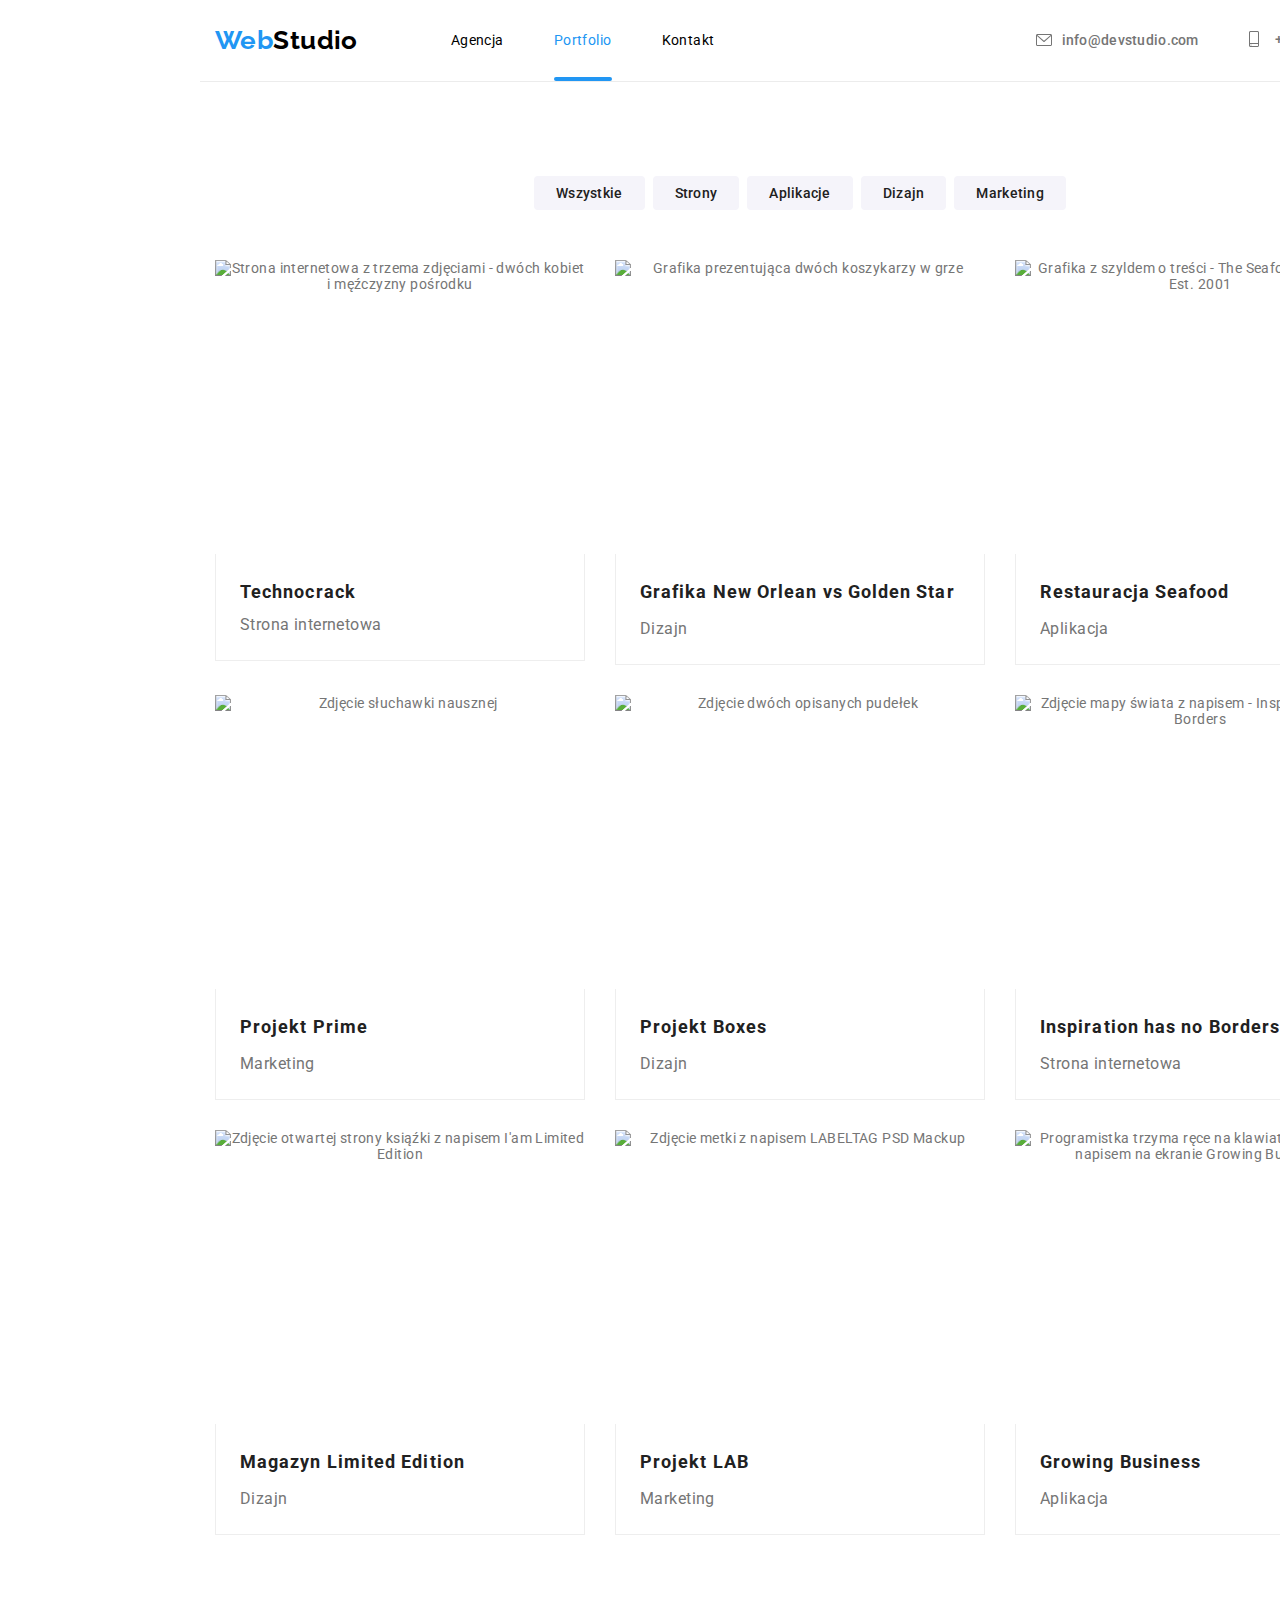
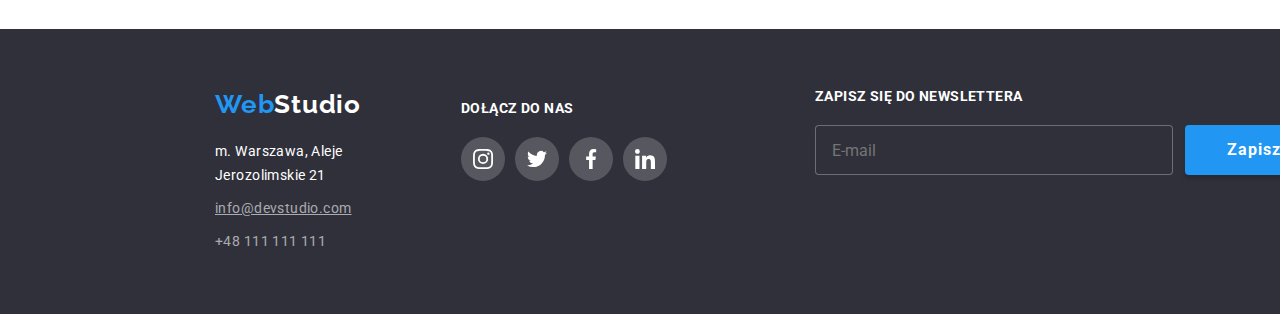
==== commit 8c0952bc: "goit-markup-hw-08" ====
--- a/porfolio.html
+++ b/porfolio.html
@@ -317,8 +317,7 @@
                 src="images/image2_9.jpg"
                 alt="Programistka trzyma ręce na klawiaturze laptopa z napisem na ekranie Growing Business"
                 width="370"
-                height="294"
-              />
+                height="294"/>
               <div class="portfolio__hidden-background">
                 <p class="portfolio__hidden-text">
                   Technocrack jest popularną platformą wykorzystywaną do
--- a/css/styles.css
+++ b/css/styles.css
@@ -52,21 +52,20 @@
   margin-bottom: 0%;
 }
 
-.header-list {
-  list-style: none;
-  text-decoration: none;
-}
-
 /* HEADER */
 
-.menu-flex-container {
+.header {
   flex-direction: row;
   display: flex;
   align-items: center;
   padding: 25px 15px;
+  width: 1200px;
+  padding-left: 15px;
+  padding-right: 15px;
+  margin: 0 auto;
   border-bottom: 1px solid #ececec;
 }
-.header-logo {
+.logo {
   font-family: "Raleway", sans-serif;
   font-weight: 700;
   font-size: 26px;
@@ -75,8 +74,23 @@
   text-decoration: none;
   list-style: none;
 }
-
-.nav-list {
+.header-list {
+  list-style: none;
+  text-decoration: none;
+}
+.logo__blue-text {
+  color: #2196f3;
+}
+.logo__blue-text:hover,
+.logo__blue-text:focus {
+  color: #2196f3;
+  transition-duration: 250ms;
+  transition-timing-function: cubic-bezier(0.4, 0, 0.2, 1);
+}
+.logo__black-text {
+  color: #000000;
+}
+.navigation {
   display: flex;
   flex-direction: row;
   text-decoration: none;
@@ -84,35 +98,35 @@
   gap: 50px;
   padding-left: 93px;
 }
-.header-list-item-link {
+.navigation__button {
   display: flex;
   text-decoration: none;
   list-style: none;
   color: #000000;
 }
-.header-list-item-blue {
-  display: flex;
-  text-decoration: none;
-  list-style: none;
-  color: #2196f3;
-}
-.header-list-item-portfolio {
-  display: flex;
-  text-decoration: none;
-  list-style: none;
-  color: #2196f3;
-}
-
-.header-list-item-link:hover,
-.header-list-item-link:focus {
-  color: #2196f3;
-  transition-duration: 250ms;
-  transition-timing-function: cubic-bezier(0.4, 0, 0.2, 1);
-}
-.current-link {
+.navigation__current-button {
+  display: flex;
+  text-decoration: none;
+  list-style: none;
+  color: #2196f3;
+}
+.navigation__portfolio-button {
+  display: flex;
+  text-decoration: none;
+  list-style: none;
+  color: #2196f3;
+}
+
+.navigation__button:hover,
+.navigation__button:focus {
+  color: #2196f3;
+  transition-duration: 250ms;
+  transition-timing-function: cubic-bezier(0.4, 0, 0.2, 1);
+}
+.navigation__current-link {
   position: relative;
 }
-.current-link::after {
+.navigation__current-link::after {
   content: "";
   position: absolute;
   width: 53px;
@@ -126,7 +140,7 @@
   margin-top: 45px;
   display: block;
 }
-.navigation-list {
+.contact {
   display: flex;
   gap: 50px;
   margin: 0 auto;
@@ -135,7 +149,7 @@
   text-decoration: none;
 }
 
-.contact-link-style {
+.contact__link-header {
   display: flex;
   align-items: center;
   justify-content: space-between;
@@ -148,13 +162,13 @@
   line-height: 1.15;
   letter-spacing: 0.02em;
 }
-.contact-link-style:hover .contacts-icon,
-.contact-link-style:focus .contacts-icon {
+.contact__link-header:hover .contact__link--icons,
+.contact__link-header:focus .contact__link--icon {
   fill: #2196f3;
   transition-duration: 250ms;
   transition-timing-function: cubic-bezier(0.4, 0, 0.2, 1);
 }
-.header-icon {
+.contact__link--header-icon {
   background-color: #fff;
   margin-right: 10px;
   margin-top: 3px;
@@ -164,7 +178,7 @@
   list-style: none;
   text-decoration: none;
 }
-.contacts-icon {
+.contact__link--icons {
   background-color: #fff;
   margin-right: 10px;
   width: 16px;
@@ -174,21 +188,19 @@
   text-decoration: none;
 }
 
-.links {
-  text-decoration: none;
-  font-size: 14px;
-}
-.link-active,
-.links:hover,
-.links:focus {
-  color: #2196f3;
-}
-
-/*********************/
+.contact__link--links {
+  text-decoration: none;
+  font-size: 14px;
+}
+.contact__link-active,
+.contact__links:hover,
+.contact__links:focus {
+  color: #2196f3;
+}
 
 /* html - section */
 
-.top-section-flex {
+.section__flex {
   display: flex;
   flex-direction: column;
   justify-content: center;
@@ -197,7 +209,7 @@
   gap: 30px;
   padding: 106px 0;
 }
-.background-image {
+.section__background-image {
   margin: 0 auto;
   background-repeat: no-repeat;
   background-position: center;
@@ -211,7 +223,7 @@
     ),
     url("../images/background-image.jpg");
 }
-.top-section-text {
+.section__title {
   color: #fff;
   font-weight: 900;
   font-size: 44px;
@@ -221,7 +233,7 @@
   text-transform: uppercase;
   margin-bottom: 30px;
 }
-.top-section button {
+.section__modal-button {
   font-family: "Roboto";
   letter-spacing: 0.06em;
   color: #fff;
@@ -239,8 +251,8 @@
   cursor: pointer;
   margin: 0 auto;
 }
-.top-section-button :hover,
-.top-section-button:focus {
+.section__modal-button :hover,
+.section__modal-button:focus {
   background-color: #f5f4fa;
   box-shadow: 0px 3px 1px #2196f31a, 0px 1px 2px #2196f314,
     0px 2px 2px #2196f31f;
@@ -248,7 +260,7 @@
   transition-duration: 250ms;
   transition-timing-function: cubic-bezier(0.4, 0, 0.2, 1);
 }
-.icon-flex-wrap {
+.icons-box {
   display: flex;
   flex-direction: row;
   flex-wrap: wrap;
@@ -256,7 +268,7 @@
   list-style: none;
   text-decoration: none;
 }
-.icons-box {
+.icon-box__vector {
   width: 270px;
   height: 120px;
   background: #f5f4fa;
@@ -267,7 +279,7 @@
   justify-content: center;
   align-items: center;
 }
-.lorem-list {
+.lorem {
   display: flex;
   flex-direction: row;
   justify-content: space-between;
@@ -277,7 +289,7 @@
   list-style: none;
   text-decoration: none;
 }
-.heading-lorem {
+.lorem__heading {
   font-weight: 700;
   line-height: 1.143;
   margin: 0;
@@ -288,16 +300,16 @@
   font-size: 14px;
   line-height: 1.143;
 }
-.text-paragraph {
+.lorem__text {
   font-size: 14px;
   line-height: 1.72;
   margin: 0;
 }
-.section-activity {
+.activity {
   padding-top: 94px;
   padding-bottom: 94px;
 }
-.section-activity h2 {
+.activity h2 {
   font-weight: 700;
   font-size: 36px;
   line-height: 1.17;
@@ -307,19 +319,19 @@
   margin-bottom: 60px;
   color: #212121;
 }
-.section-activity ul {
+.activity ul {
   display: flex;
   justify-content: space-between;
   list-style: none;
   gap: 30px;
 }
-.section-activity li {
+.activity li {
   position: relative;
 }
-.section-activity img {
-  display: block;
-}
-.section-activity p {
+.activity img {
+  display: block;
+}
+.activity p {
   display: block;
   position: absolute;
   bottom: 0;
@@ -335,10 +347,10 @@
   height: 70px;
   background: rgba(47, 48, 58, 0.8);
 }
-.text-label {
+.activity__caption {
   position: relative;
 }
-.img-label {
+.activity__picture {
   display: block;
   font-size: 14px;
   left: 0;
@@ -361,12 +373,12 @@
 .background-section {
   background: #f5f4fa;
 }
-.section-bottom {
+.team {
   padding-top: 94px;
   padding-bottom: 94px;
   background: #f5f4fa;
 }
-.section-bottom h2 {
+.team h2 {
   font-weight: 700;
   font-size: 36px;
   line-height: 1.17;
@@ -375,13 +387,13 @@
   margin-bottom: 50px;
   color: #212121;
 }
-.section-bottom ul {
+.team ul {
   display: flex;
   justify-content: space-between;
   list-style: none;
   object-fit: contain;
 }
-.section-bottom figure {
+.team figure {
   background: #fff;
   box-shadow: 0px 1px 3px #0000001f, 0px 1px 1px #00000024,
     0px 2px 1px #00000033;
@@ -389,10 +401,10 @@
   display: flex;
   flex-direction: column;
 }
-.section-bottom figcaption {
+.team figcaption {
   padding: 30px 32px;
 }
-.section-bottom h4 {
+.team h4 {
   font-weight: 500;
   font-size: 16px;
   line-height: 1.19;
@@ -400,37 +412,38 @@
   letter-spacing: 0.03em;
   margin-bottom: 10px;
 }
-.section-bottom p {
+.team p {
   font-size: 16px;
   line-height: 1.19;
   text-align: center;
   letter-spacing: 0.03em;
   color: #757575;
 }
-.social-links {
+.team__social-links {
   display: flex;
   justify-content: space-between;
   margin-top: 16px;
   grid-gap: 10px;
 }
-.social-links a {
+.team__social-links a {
   width: 44px;
   height: 44px;
   border-radius: 50%;
   fill: #afb1b8;
 }
-.social-links a:hover,
-.social-links a:focus {
+.team__social-links a:hover,
+.team__social-links a:focus {
   fill: #fff;
   background-color: #2196f3;
   transition-duration: 250ms;
   transition-timing-function: cubic-bezier(0.4, 0, 0.2, 1);
 }
-.studio-section {
+.customers {
   padding-top: 94px;
   padding-bottom: 94px;
-}
-.studio-section h2 {
+  border-color: #757575;
+}
+.customers h2 {
   font-weight: 700;
   font-size: 36px;
   line-height: 1.167;
@@ -439,43 +452,39 @@
   margin-bottom: 50px;
   color: #212121;
 }
-.studio-section ul {
+.customers ul {
   display: flex;
   justify-content: space-between;
   align-items: center;
   list-style: none;
 }
-.studio-section {
-  border-color: #757575;
-}
-.studio-section a {
+.customers a {
   display: block;
   border: 1px solid #afb1b8;
   border-radius: 4px;
   padding: 17.71px 32px 14.25px;
 }
-.studio-section li:not(:last-child) {
+.customers li:not(:last-child) {
   margin-right: 30px;
 }
-.studio-section a:hover,
-.studio-section a:focus {
+.customers a:hover,
+.customers a:focus {
   border-color: #2196f3;
   cursor: pointer;
   transition-duration: 250ms;
   transition-timing-function: cubic-bezier(0.4, 0, 0.2, 1);
 }
-.studio-section a:hover .studio-icon,
-.studio-section a:focus .studio-icon {
+.customers a:hover .customers__icon,
+.customers a:focus .customers__icon {
   fill: #2196f3;
   transition-duration: 250ms;
   transition-timing-function: cubic-bezier(0.4, 0, 0.2, 1);
 }
-.studio-icon {
+.customers__icon {
   fill: #afb1b8;
   border-color: #757575;
 }
 
-/*************/
 /* footer*/
 
 footer {
@@ -502,11 +511,20 @@
 .footer-logo > span {
   color: #2196f3;
 }
-.footer-address {
+.footer__blue-text {
+  color: #2196f3;
+}
+.footer__blue-text:hover,
+.footer__blue-text:focus {
+  color: #2196f3;
+  transition-duration: 250ms;
+  transition-timing-function: cubic-bezier(0.4, 0, 0.2, 1);
+}
+.footer__address {
   display: block;
   font-style: normal;
 }
-.footer-address > span {
+.footer__address > span {
   display: block;
   font-style: normal;
   font-size: 14px;
@@ -516,7 +534,7 @@
   text-decoration: none;
   margin-bottom: 9px;
 }
-.footer-address-mail {
+.footer__address-mail {
   display: block;
   text-decoration: none;
   color: #ffffff99;
@@ -526,7 +544,7 @@
   text-decoration-line: underline;
   margin-bottom: 9px;
 }
-.footer-address-tel {
+.footer__address-tel {
   display: block;
   text-decoration: none;
   color: #ffffff99;
@@ -534,14 +552,14 @@
   line-height: 1.71;
   letter-spacing: 0.03em;
 }
-.footer-address-mail:hover,
-.footer-address-mail:focus {
-  color: #2196f3;
-  transition-duration: 250ms;
-  transition-timing-function: cubic-bezier(0.4, 0, 0.2, 1);
-}
-.footer-address-tel:hover,
-.footer-address-tel:focus {
+.footer__address-mail:hover,
+.footer__address-mail:focus {
+  color: #2196f3;
+  transition-duration: 250ms;
+  transition-timing-function: cubic-bezier(0.4, 0, 0.2, 1);
+}
+.footer__address-tel:hover,
+.footer__address-tel:focus {
   color: #2196f3;
   transition-duration: 250ms;
   transition-timing-function: cubic-bezier(0.4, 0, 0.2, 1);
@@ -559,27 +577,27 @@
   color: #fff;
   margin-bottom: 20px;
 }
-.footer-social-links {
+.footer__social-links {
   display: flex;
   grid-gap: 10px;
   list-style: none;
 }
-.footer-social-links li {
+.footer__social-links li {
   width: 44px;
   height: 44px;
   border-radius: 50%;
   background-color: #ffffff1a;
 }
-.footer-social-links svg {
+.footer__social-links svg {
   fill: #fff;
 }
-.footer-social-links li:hover,
-.footer-social-links li:focus {
+.footer__social-links li:hover,
+.footer__social-links li:focus {
   background-color: #2196f3;
   transition-duration: 250ms;
   transition-timing-function: cubic-bezier(0.4, 0, 0.2, 1);
 }
-.footer-icon {
+.footer__social-icon {
   display: flex;
   justify-content: center;
   align-items: center;
@@ -592,21 +610,17 @@
   transition-duration: 250ms;
   transition-timing-function: cubic-bezier(0.4, 0, 0.2, 1);
 }
-.footer-icon:hover,
-.footer-icon:focus {
+.footer-social-icon:hover,
+.footer-social-icon:focus {
   background-color: #2196f3;
 }
-.icon-footer {
-  fill: #ffffff;
-}
-
-/*********************/
+
 /* footer - newsletter */
 
-.container-newsletter {
+.newsletter {
   margin-left: 78px;
 }
-.newsletter-description {
+.newsletter__description {
   color: #ffffff;
   font-weight: 700;
   font-size: 14px;
@@ -614,13 +628,13 @@
   letter-spacing: 0.03em;
   margin-bottom: 20px;
 }
-.footer-list-newsletter {
+.newsletter__footer-list {
   display: flex;
   gap: 12px;
   list-style: none;
   text-decoration: none;
 }
-.newsletter-input {
+.newsletter__input {
   color: #ffffff99;
   background-color: #2f303a;
   width: 358px;
@@ -637,13 +651,13 @@
   transition-timing-function: cubic-bezier(0.4, 0, 0.2, 1);
   transition-property: border;
 }
-.newsletter-input:hover,
-.newsletter-input:focus {
+.newsletter__input:hover,
+.newsletter__input:focus {
   border: 1px solid #2196f3;
   filter: drop-shadow(0px 4px 4px rgba(0, 0, 0, 0.15));
   border-radius: 4px;
 }
-.button-active-newsletter {
+.newsletter__button-active {
   font-family: "Roboto";
   background-color: #2196f3;
   color: #ffffff;
@@ -665,12 +679,11 @@
   transition-duration: 250ms;
   transition-timing-function: cubic-bezier(0.4, 0, 0.2, 1);
 }
-.icon-footer-send {
+.newsletter__icon-send {
   fill: #ffffff;
   margin-left: 24px;
 }
 
-/****************/
 /* section - portfolio */
 
 .section-portfolio {
@@ -680,15 +693,13 @@
   padding-left: 94px;
   margin: 0;
 }
-.button-style {
+.section-portfolio__button-style {
   display: flex;
   gap: 8px;
   justify-content: center;
   margin: 0;
-  list-style: none;
-  text-decoration: none;
-}
-.buttons-portfolio {
+}
+.section-portfolio__buttons {
   font-family: "Roboto";
   background-color: #f5f4fa;
   border-radius: 4px;
@@ -706,9 +717,8 @@
   list-style: none;
   gap: 8px;
 }
-.buttons-portfolio:hover,
-.buttons-portfolio:focus {
-  cursor: pointer;
+.section-portfolio__buttons:hover,
+.section-portfolio__buttons:focus {
   color: #fff;
   background-color: #2196f3;
   box-shadow: 0px 3px 1px #0000001a, 0px 1px 2px #00000014,
@@ -716,23 +726,36 @@
   transition-duration: 250ms;
   transition-timing-function: cubic-bezier(0.4, 0, 0.2, 1);
 }
-.portfolio-elements {
+.portfolio__elements {
   display: flex;
   flex-direction: row;
   flex-wrap: wrap;
   padding: 0;
   gap: 30px;
 }
-.portfolio-element {
+.portfolio__element {
   position: relative;
 }
-.portfolio-element:hover,
-.portfolio-element:focus {
+.portfolio__element:hover,
+.portfolio__element:focus {
   box-shadow: 0px 1px 1px rgba(0, 0, 0, 0.12), 0px 4px 4px rgba(0, 0, 0, 0.06),
     1px 4px 6px rgba(0, 0, 0, 0.16);
   cursor: pointer;
 }
-.project-name {
+.portfolio__header-list {
+  list-style: none;
+  text-decoration: none;
+}
+.section-portfolio__header-list {
+  text: #212121;
+  list-style: none;
+  text-decoration: none;
+}
+.portfolio__projects {
+  padding: 0;
+  margin: 0;
+}
+.portfolio__project-name {
   color: #212121;
   font-weight: 700;
   font-size: 18px;
@@ -741,15 +764,19 @@
   text-align: left;
   justify-content: left;
   margin: 0;
-}
-.project-text {
+  list-style: none;
+  text-decoration: none;
+}
+.portfolio__project-text {
   color: #757575;
   font-size: 16px;
   line-height: 1.875;
   justify-content: left;
   text-align: left;
-}
-.hidden-element-container {
+  list-style: none;
+  text-decoration: none;
+}
+.portfolio__hidden-elements {
   display: flex;
   width: 100%;
   justify-content: center;
@@ -757,12 +784,12 @@
   position: relative;
   overflow: hidden;
 }
-.portfolio-photo {
+.portfolio__photo {
   display: flex;
   justify-content: center;
   align-items: center;
 }
-.hidden-background {
+.portfolio__hidden-background {
   position: absolute;
   background: rgba(33, 150, 243, 0.9);
   width: 100%;
@@ -772,7 +799,7 @@
   transform: translateY(300px);
   transition: transform 250ms linear;
 }
-.hidden-text {
+.portfolio__hidden-text {
   justify-content: left;
   text-align: left;
   align-items: center;
@@ -781,30 +808,31 @@
   line-height: 1.56;
   color: #fff;
 }
-.portfolio-element:hover .hidden-background,
-.portfolio-element:focus .hidden-background {
+.portfolio__element:hover .portfolio__hidden-background,
+.portfolio__element:focus .portfolio__hidden-background {
   transform: translateY(0px);
   transition-property: transform;
   transition-duration: 250ms;
 }
-.portfolio-projects-describe {
+.portfolio__projects-describe {
+  border: #eeeeee;
+  flex-basis: calc((100% - 60px) / 3);
+  display: flex;
+  flex-direction: column;
+  gap: 4px;
+}
+.portfolio__project-border {
   border-left: 1px solid #eeeeee;
   border-right: 1px solid #eeeeee;
   border-bottom: 1px solid #eeeeee;
-  flex-basis: calc((100% - 60px) / 3);
-  display: flex;
-  flex-direction: column;
-  gap: 4px;
-}
-.description-category {
-  text-decoration: none;
-  list-style: none;
+}
+.portfolio__description {
   padding: 20px 24px;
 }
-.description-category > p {
-  margin: 0;
-}
-.top-section-portfolio {
+.portfolio__description > p {
+  margin: 0;
+}
+.portfolio {
   display: flex;
   flex-direction: column;
   justify-content: center;
@@ -813,7 +841,7 @@
   gap: 30px;
   padding-bottom: 94px;
 }
-.project-box {
+.portfolio__projects {
   padding: 0;
   margin: 0;
   width: 370px;
@@ -821,19 +849,19 @@
   margin: 0;
   transition: 250ms box-shadow cubic-bezier(0.4, 0, 0.2, 1);
 }
-.project-box-cursor:hover,
-.project-box-cursor:focus {
+.portfolio__projects:hover,
+.portfolio__projects:focus {
   cursor: pointer;
   transition-duration: 250ms;
   transition-timing-function: cubic-bezier(0.4, 0, 0.2, 1);
 }
-.project-box:hover .portfolio-label {
+.portfolio__projects:hover .portfolio-label {
   transform: translateY(0);
 }
-.current-link-portfolio {
+.navigation__current-link-portfolio {
   position: relative;
 }
-.current-link-portfolio::after {
+.navigation__current-link-portfolio::after {
   content: "";
   position: absolute;
   width: 58px;
@@ -848,7 +876,6 @@
   display: block;
 }
 
-/****************/
 /* modal window */
 
 .backdrop {
@@ -881,8 +908,6 @@
     0px 2px 1px rgba(0, 0, 0, 0.2);
   border-radius: 4px;
   margin: auto;
-  padding-top: 40px;
-  padding-left: 40px;
   transition: transform 250ms cubic-bezier(0.4, 0, 0.2, 1);
 }
 .is-hidden .modal {
@@ -915,6 +940,7 @@
   text-align: center;
   letter-spacing: 0.03em;
   color: #212121;
+  margin-top: 40px;
 }
 .label-modal {
   display: block;
@@ -924,6 +950,7 @@
   line-height: 1.17;
   letter-spacing: 0.01em;
   color: #757575;
+  margin-left: 40px;
   fill: #2196f3;
 }
 .input-modal {
@@ -997,7 +1024,7 @@
   cursor: pointer;
   margin-top: 20px;
   margin-bottom: 20px;
-  margin-left: 15px;
+  margin-left: 55px;
 }
 .checkbox {
   background-repeat: no-repeat;
@@ -1023,7 +1050,7 @@
   border: none;
   background-color: #2196f3;
 }
-.button-active-portfolio {
+.button-portfolio-modal {
   background-color: #2196f3;
   font-family: "Roboto", sans-serif;
   color: #fff;
@@ -1043,5 +1070,5 @@
 .form-button {
   width: 200px;
   height: 50px;
-  margin-left: 124px;
-}
+  margin-left: 164px;
+}
